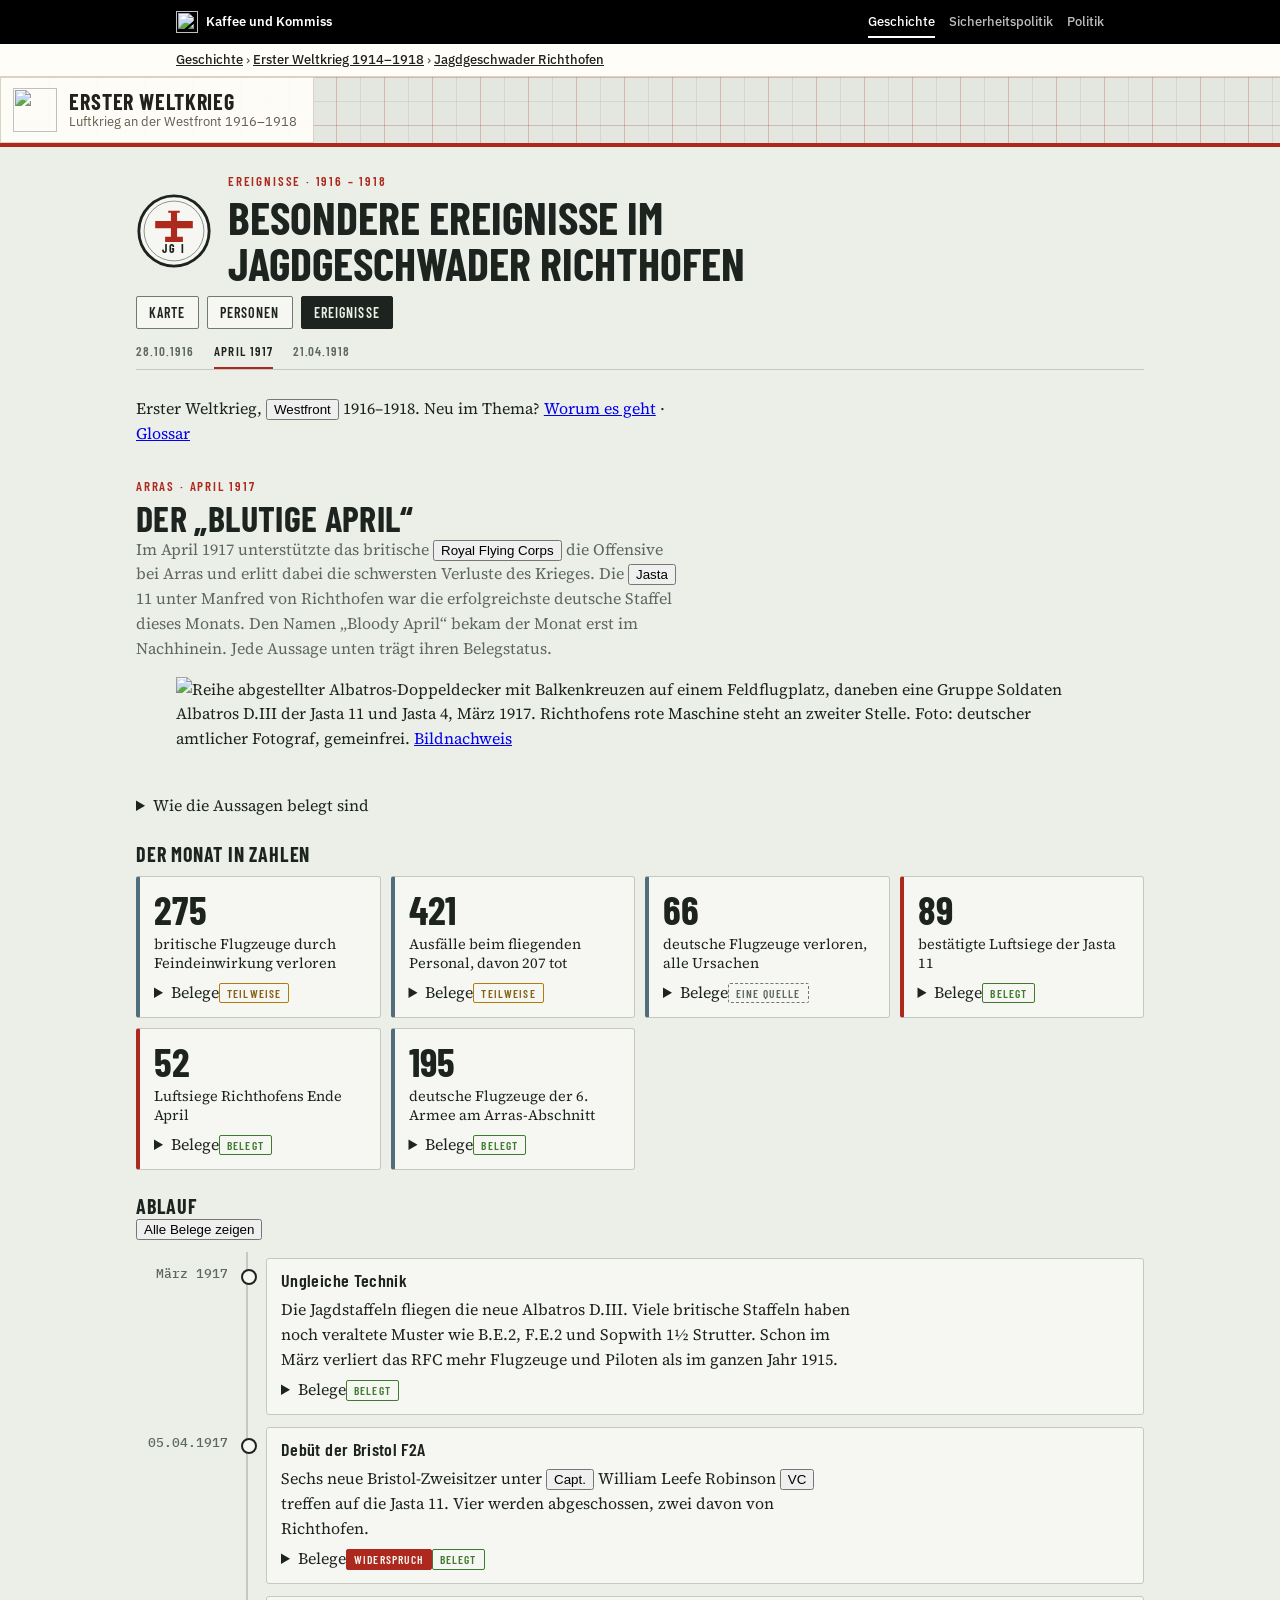
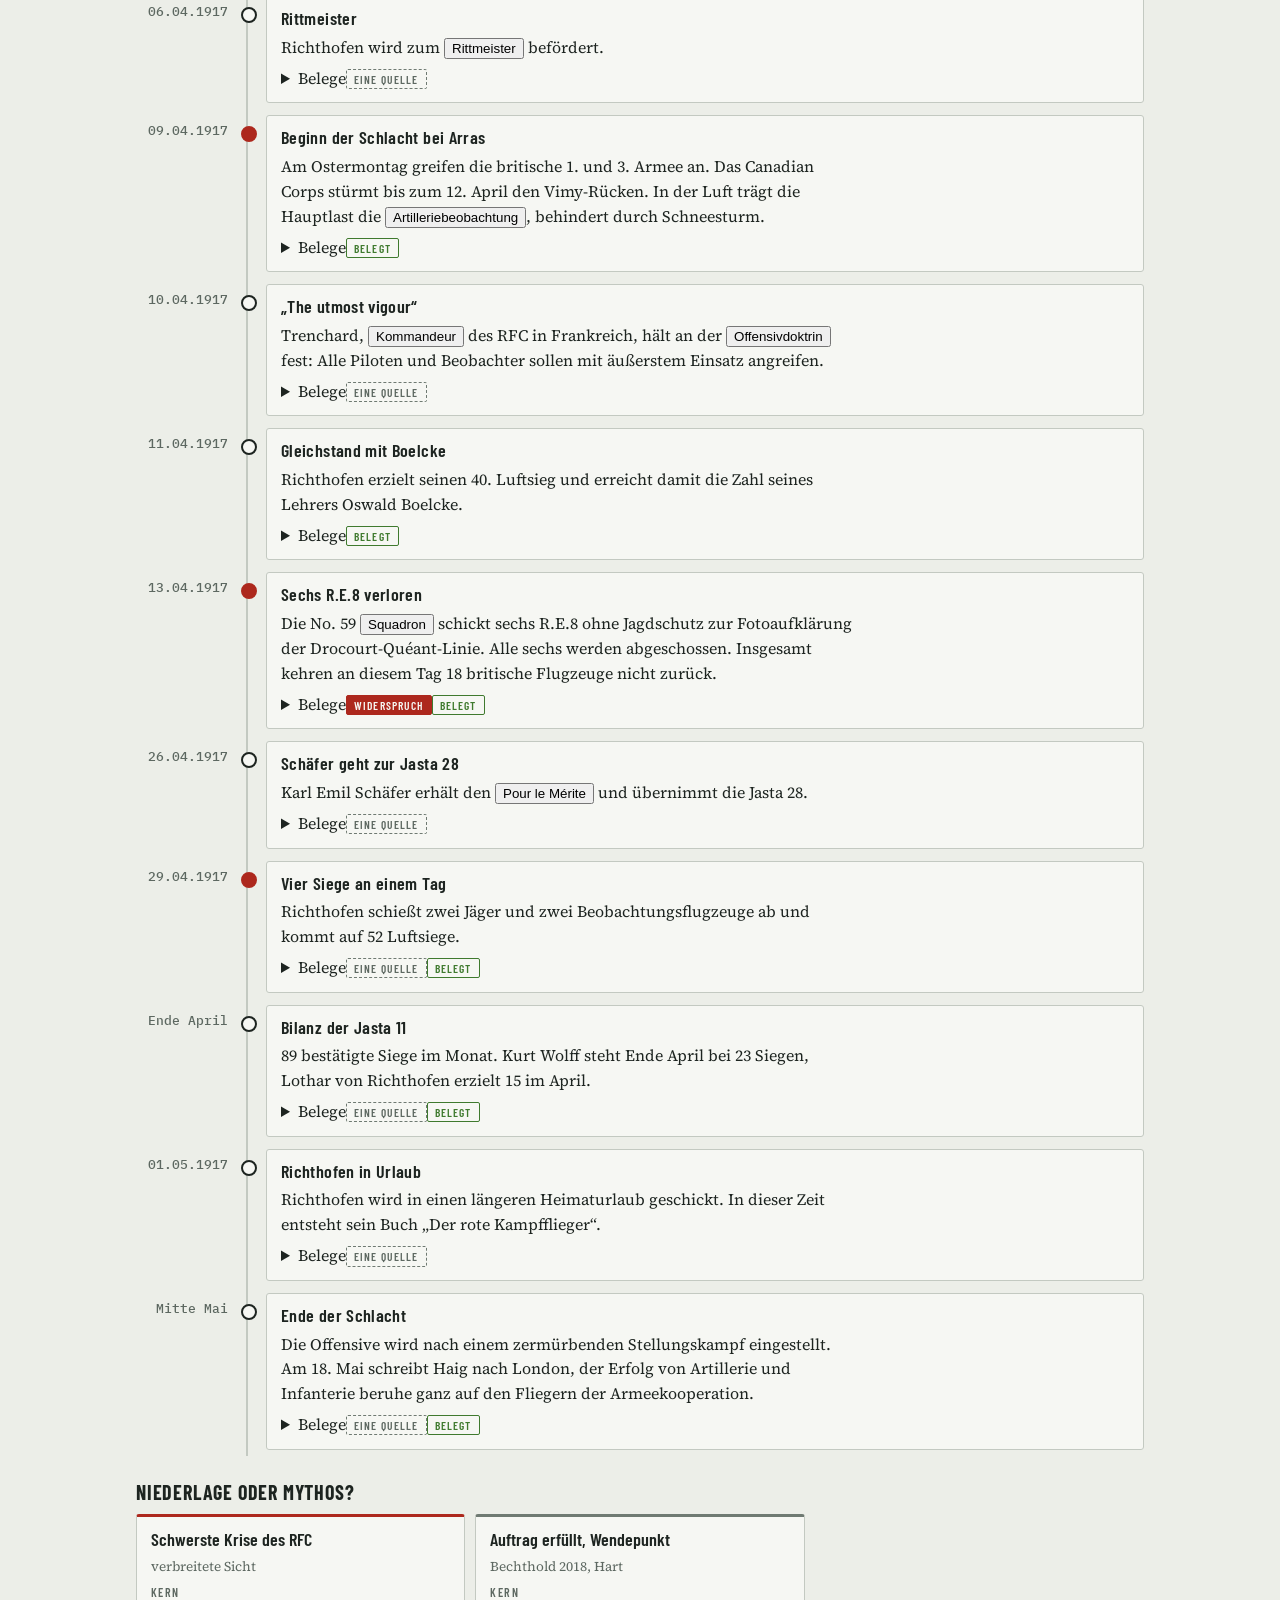
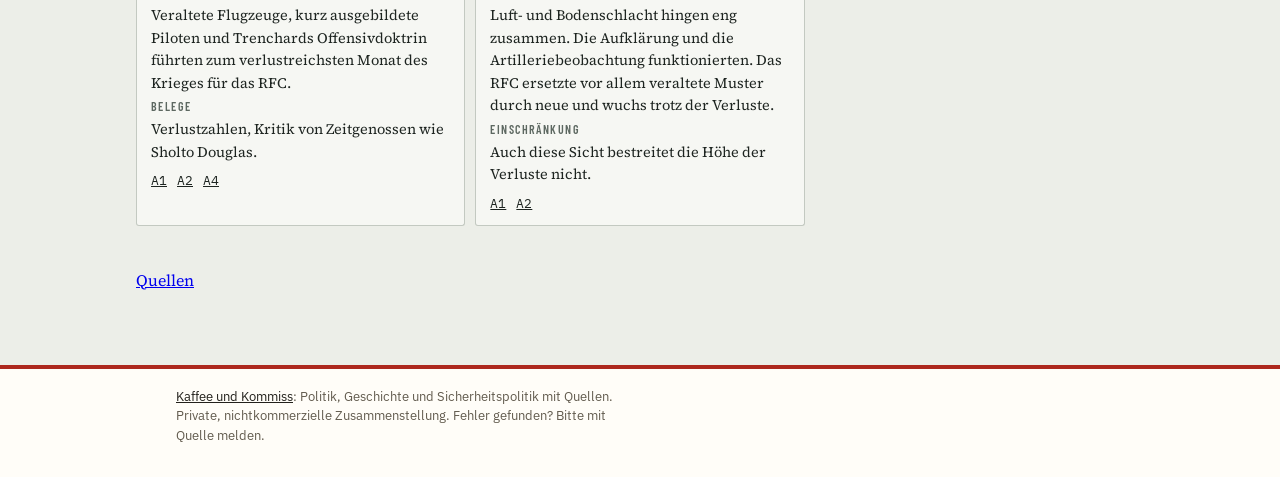
==== april1917.html @ cd53b114 "Schild links oben verlinkt auf Themenübersicht Co-Authored-By: Claude Opus 5.5 <noreply@anthropic.co" ====
<!doctype html>
<html lang="de" class="kk-b-gesch">
<head>
<meta charset="utf-8">
<meta name="viewport" content="width=device-width, initial-scale=1, viewport-fit=cover">
<title>Blutiger April 1917</title>
<meta name="description" content="Der „Blutige April“ 1917 über Arras: Zeitleiste, Verlustzahlen und die Rolle der Jasta 11, mit Belegstatus je Aussage.">
<link rel="canonical" href="https://kaffeeundkommiss.github.io/erster-Weltkrieg/april1917.html">
<meta property="og:type" content="website">
<meta property="og:locale" content="de_DE">
<meta property="og:site_name" content="Erster Weltkrieg">
<meta property="og:title" content="Blutiger April 1917">
<meta property="og:description" content="Der „Blutige April“ 1917 über Arras: Zeitleiste, Verlustzahlen und die Rolle der Jasta 11, mit Belegstatus je Aussage.">
<meta property="og:url" content="https://kaffeeundkommiss.github.io/erster-Weltkrieg/april1917.html">
<!-- Vorschau für Linkvorschauen, erzeugt mit werkzeuge/vorschau.js -->
<meta property="og:image" content="https://kaffeeundkommiss.github.io/erster-Weltkrieg/vorschau/april1917.jpg?v=1d8fa28b">
<meta property="og:image:width" content="1200">
<meta property="og:image:height" content="630">
<meta property="og:image:alt" content="Der „Blutige April“: Erster Weltkrieg">
<meta name="twitter:card" content="summary_large_image">
<meta name="twitter:image" content="https://kaffeeundkommiss.github.io/erster-Weltkrieg/vorschau/april1917.jpg?v=1d8fa28b">
<meta name="theme-color" content="#23211C" media="(prefers-color-scheme: light)">
<meta name="theme-color" content="#12110E" media="(prefers-color-scheme: dark)">
<meta name="apple-mobile-web-app-capable" content="yes">
<meta name="apple-mobile-web-app-title" content="JG Richthofen">
<link rel="icon" href="icons/favicon.svg" type="image/svg+xml">
<link rel="apple-touch-icon" sizes="180x180" href="icons/apple-touch-icon.png">
<link rel="manifest" href="manifest.webmanifest">
<link rel="stylesheet" href="site.css">
<link rel="preconnect" href="https://fonts.googleapis.com">
<link rel="preconnect" href="https://fonts.gstatic.com" crossorigin>
<link rel="stylesheet" href="https://fonts.googleapis.com/css2?family=Barlow+Condensed:wght@500;600;700&family=Source+Serif+4:opsz,wght@8..60,400;8..60,600&family=IBM+Plex+Sans:wght@400;500;600;700&family=IBM+Plex+Mono:wght@400;500;600&display=swap">
<link rel="stylesheet" href="basis.css">
<style>
/* Layout: Kopf wie auf den anderen Seiten, darunter Zahlen, Zeitleiste, Deutungen, Quellen */
:root {
  --paper: #eceee8; --panel: #f6f7f3; --ink: #1d2420; --muted: #5d6861; --rule: #c3c9c1; --border: #6f7a72;
  --j2: #6b6f6c; --j4: #2a5d91; --j6: #3f7a2e; --j10: #b07d0a; --j11: #7a3d8f; --ally: #4f6d7a; --red: #ad281d; --red-soft: rgba(173,40,29,.12);
  --f-display: "Barlow Condensed", "Arial Narrow", system-ui, sans-serif;
  --f-body: "Source Serif 4", Georgia, "Times New Roman", serif;
  --f-mono: "IBM Plex Mono", ui-monospace, Menlo, Consolas, monospace;
  color-scheme: light; padding-top: env(safe-area-inset-top, 0px); padding-bottom: env(safe-area-inset-bottom, 0px);
}
@media (prefers-color-scheme: dark) { :root:not([data-theme="light"]) {
  --paper: #121614; --panel: #181d1a; --ink: #e2e6e1; --muted: #98a39b; --rule: #313a35; --border: #7d8a82;
  --j2: #a4aaa6; --j4: #6fa3e0; --j6: #7dbb5f; --j10: #e0b33c; --j11: #c08ad6; --ally: #8fb3c4; --red: #e4533f; --red-soft: rgba(228,83,63,.16);
  color-scheme: dark } }
:root[data-theme="dark"] {
  --paper: #121614; --panel: #181d1a; --ink: #e2e6e1; --muted: #98a39b; --rule: #313a35; --border: #7d8a82;
  --j2: #a4aaa6; --j4: #6fa3e0; --j6: #7dbb5f; --j10: #e0b33c; --j11: #c08ad6; --ally: #8fb3c4; --red: #e4533f; --red-soft: rgba(228,83,63,.16);
  color-scheme: dark }

* { box-sizing: border-box }
body { margin: 0; background: var(--paper); color: var(--ink); font: 400 16px/1.55 var(--f-body) }
[hidden] { display: none !important }
.wrap { max-width: 1040px; margin: 0 auto; padding-block: 28px 56px;
  padding-left: max(16px, env(safe-area-inset-left, 0px)); padding-right: max(16px, env(safe-area-inset-right, 0px));
  display: grid; grid-template-columns: minmax(0, 1fr); gap: 26px }
.wrap > * { min-width: 0 }
header { display: grid; gap: 10px }
.brand { display: flex; align-items: center; gap: 16px }
.brand-text { display: grid; gap: 6px; min-width: 0 }
.logo { width: 76px; height: 76px; flex: none }
.logo-ring { fill: var(--panel); stroke: var(--ink); stroke-width: 3 }
.logo-inner { fill: none; stroke: var(--ink); stroke-width: 1; opacity: .5 }
.logo-plane { fill: var(--red) }
.logo-text { fill: var(--ink); font: 700 12.5px var(--f-display); letter-spacing: .16em }
.eyebrow { font: 600 13px/1 var(--f-display); letter-spacing: .14em; text-transform: uppercase; color: var(--red) }
h1, .h1 { font: 700 clamp(28px, 5vw, 46px)/1 var(--f-display); margin: 0; text-transform: uppercase; text-wrap: balance }
.lede { margin: 0; max-width: 68ch; color: var(--muted) }
.evhead { display: grid; gap: 6px; margin-top: 8px }
.evhead .evtitle { font: 700 clamp(26px, 4vw, 36px)/1.05 var(--f-display); text-transform: uppercase; letter-spacing: .01em; margin: 0; text-wrap: balance }
nav.pages { display: flex; gap: 8px; flex-wrap: wrap }
nav.pages a { font: 600 14px/1 var(--f-display); letter-spacing: .08em; text-transform: uppercase; color: var(--ink); text-decoration: none;
  border: 1px solid var(--border); border-radius: 2px; padding: 9px 12px 8px; background: var(--panel) }
nav.pages a[aria-current="page"] { background: var(--ink); color: var(--paper); border-color: var(--ink) }
nav.pages a[aria-current="true"] { background: var(--ink); color: var(--paper); border-color: var(--ink) }
nav.sub { display: flex; gap: 20px; border-bottom: 1px solid var(--rule); overflow-x: auto; scrollbar-width: none; margin-top: -2px }
nav.sub::-webkit-scrollbar { display: none }
nav.sub a { font: 600 13px/1 var(--f-display); letter-spacing: .08em; text-transform: uppercase; color: var(--muted); text-decoration: none;
  white-space: nowrap; padding: 8px 0 9px; border-bottom: 3px solid transparent; margin-bottom: -1px }
nav.sub a:hover { color: var(--ink) }
nav.sub a[aria-current="page"] { color: var(--ink); border-bottom-color: var(--red) }
nav.sub a:focus-visible { outline: 2px solid var(--red); outline-offset: 2px }
nav.pages a:focus-visible, button:focus-visible, summary:focus-visible { outline: 2px solid var(--red); outline-offset: 2px }
@media (max-width: 560px) { .logo { width: 56px; height: 56px } .brand { gap: 12px } }

h2 { font: 700 20px/1 var(--f-display); text-transform: uppercase; letter-spacing: .04em; margin: 0 }
.sect { display: grid; gap: 12px }
.hint { font-size: 14px; color: var(--muted); margin: 0 }


/* Zeitleiste */
.status { display: flex; flex-wrap: wrap; gap: 8px 16px; font-size: 14px; color: var(--muted); margin: 0; padding: 0; list-style: none }
.status li { display: inline-flex; align-items: center; gap: 7px }
.b { display: inline-block; font: 600 11.5px/1 var(--f-display); letter-spacing: .1em; text-transform: uppercase; padding: 4px 7px 3px; border-radius: 2px; border: 1px solid; white-space: nowrap }
.b.ok { color: var(--j6); border-color: var(--j6) }
.b.part { color: color-mix(in srgb, var(--j10) 70%, var(--ink)); border-color: var(--j10) }
.b.one { color: var(--muted); border-color: var(--border); border-style: dashed }
.b.wid { color: var(--panel); background: var(--red); border-color: var(--red) }
.day { margin: 6px 0 0; font: 600 14px/1 var(--f-display); letter-spacing: .12em; text-transform: uppercase; color: var(--muted) }
ol.tl { list-style: none; margin: 0; padding: 0; display: grid; gap: 0 }
ol.tl > li { display: grid; grid-template-columns: 92px 14px minmax(0, 1fr); gap: 0 12px }
.t { font: 500 13px/1.3 var(--f-mono); color: var(--muted); padding-top: 14px; text-align: right }
.rail { position: relative }
.rail::before { content: ""; position: absolute; left: 6px; top: 0; bottom: 0; width: 2px; background: var(--rule) }
.rail::after { content: ""; position: absolute; left: 1px; top: 17px; width: 12px; height: 12px; border-radius: 50%; background: var(--panel); border: 2px solid var(--ink) }
ol.tl > li.key .rail::after { background: var(--red); border-color: var(--red) }
.card { background: var(--panel); border: 1px solid var(--rule); border-radius: 3px; padding: 11px 14px 12px; margin: 6px 0; display: grid; gap: 6px }
.card h3 { font: 600 18px/1.15 var(--f-display); margin: 0; letter-spacing: .02em }
.card p { margin: 0 }
.meta { display: flex; flex-wrap: wrap; align-items: center; gap: 6px 10px; font-size: 13.5px; color: var(--muted) }
.meta a, .src a { color: var(--ink); font-family: var(--f-mono); font-size: 12.5px }
.why { font-size: 14px; color: var(--muted); font-style: italic }
@media (max-width: 560px) {
  ol.tl > li { grid-template-columns: 14px minmax(0, 1fr); gap: 0 10px }
  .t { grid-column: 2; text-align: left; padding-top: 10px }
  .rail { grid-row: 1 / span 2; grid-column: 1 }
  .card { grid-column: 2 }
}

/* Thesen */
.theses { display: grid; grid-template-columns: repeat(auto-fill, minmax(260px, 1fr)); gap: 10px }
.th { background: var(--panel); border: 1px solid var(--rule); border-top: 3px solid var(--border); border-radius: 3px; padding: 12px 14px; display: grid; gap: 8px; align-content: start }
.th.lead { border-top-color: var(--red) }
.th h3 { font: 600 18px/1.15 var(--f-display); margin: 0 }
.th .who2 { font-size: 13.5px; color: var(--muted); margin: 0 }
.th dl { margin: 0; display: grid; gap: 6px; font-size: 14.5px }
.th dt { font: 600 12px/1 var(--f-display); letter-spacing: .12em; text-transform: uppercase; color: var(--muted) }
.th dd { margin: 0 }

/* Widersprüche, Quellen */
.tbl { width: 100%; border-collapse: collapse; font-size: 14.5px }
.tbl th, .tbl td { text-align: left; vertical-align: top; padding: 8px 10px; border-bottom: 1px solid var(--rule) }
.tbl th { font: 600 12.5px/1.2 var(--f-display); letter-spacing: .1em; text-transform: uppercase; color: var(--muted) }
.tblwrap { overflow-x: auto; -webkit-overflow-scrolling: touch }
ol.srcs { margin: 0; padding: 0; list-style: none; display: grid; gap: 8px; font-size: 14.5px }
ol.srcs li { display: grid; grid-template-columns: 40px minmax(0, 1fr); gap: 10px }
ol.srcs .id { font: 500 13px/1.5 var(--f-mono); color: var(--red) }
ol.srcs .dep { color: var(--muted); font-size: 13.5px }
ol.srcs a { color: var(--ink); overflow-wrap: anywhere }
ol.srcs li:target { background: var(--red-soft); outline: 6px solid var(--red-soft) }
.note { font-size: 13.5px; color: var(--muted); font-style: italic; margin: 0 }
.hint a, .note a, .why a, .th dd a, .meta span a { color: var(--ink) }

/* Zahlen */
.stats { display: grid; grid-template-columns: repeat(auto-fill, minmax(220px, 1fr)); gap: 10px }
.stat { background: var(--panel); border: 1px solid var(--rule); border-left: 4px solid var(--ally); border-radius: 3px; padding: 12px 14px; display: grid; gap: 6px; align-content: start }
.stat.red { border-left-color: var(--red) }
.stat .num { font: 700 40px/1 var(--f-display); letter-spacing: .01em }
.stat .lbl { font-size: 14.5px; line-height: 1.35 }
.stat .why { font-size: 13.5px }
</style>
<link rel="stylesheet" href="bereich.css">
</head>
<body>
<div class="kk-leiste"><div class="kk-in">
  <a class="kk-haus" href="https://kaffeeundkommiss.github.io/"><img src="kk-tasse.svg" alt="" width="22" height="22"><span>Kaffee und Kommiss</span></a>
  <nav class="kk-bereiche" aria-label="Bereiche"><a href="https://kaffeeundkommiss.github.io/geschichte/" aria-current="true">Geschichte</a><a href="https://kaffeeundkommiss.github.io/sicherheitspolitik/"><span class="kk-lang">Sicherheitspolitik</span><span class="kk-kurz">Sicherheit</span></a><a href="https://kaffeeundkommiss.github.io/politik/">Politik</a></nav>
</div></div>
<nav class="kk-pfad" aria-label="Pfad"><div class="kk-in"><a href="https://kaffeeundkommiss.github.io/geschichte/">Geschichte</a> › <a href="https://kaffeeundkommiss.github.io/geschichte/erster-weltkrieg/">Erster Weltkrieg 1914–1918</a> › <a href="./">Jagdgeschwader Richthofen</a></div></nav>
<div class="kk-kopf"><div class="kk-in">
  <a class="kk-schild" href="https://kaffeeundkommiss.github.io/geschichte/erster-weltkrieg/"><img src="icons/favicon.svg" alt="" width="44" height="44"><span><span class="kk-name" style="display:block">Erster Weltkrieg</span><span class="kk-unter" style="display:block">Luftkrieg an der Westfront 1916–1918</span></span></a>
</div></div>
<main class="wrap" id="inhalt">
  <header>
    <div class="brand">
      <svg class="logo" viewBox="-40 -40 80 80" role="img" aria-label="Logo: Flugzeugsilhouette im Abzeichen des Jagdgeschwaders I">
        <circle r="37" class="logo-ring"/><circle r="31.5" class="logo-inner"/>
        <g transform="translate(0,-4) scale(1.8)"><path class="logo-plane" d="M-11,-3.6 h22 v4.2 h-22 z M-1.8,-8.5 h3.6 v16.5 h-3.6 z M-5.2,5.6 h10.4 v3 h-10.4 z M-3.4,-9.6 h6.8 v1.2 h-6.8 z"/></g>
        <text y="23.5" text-anchor="middle" class="logo-text">JG I</text>
      </svg>
      <div class="brand-text">
        <div class="eyebrow">Ereignisse · 1916 – 1918</div>
        <p class="h1">Besondere Ereignisse im Jagdgeschwader Richthofen</p>
      </div>
    </div>
    <nav class="pages" aria-label="Seiten">
      <a href="index.html">Karte</a>
      <a href="personen.html">Personen</a>
      <a href="boelcke1916.html" aria-current="true">Ereignisse</a>
    </nav>
    <nav class="sub" aria-label="Ereignisse">
      <a href="boelcke1916.html" title="Boelckes Tod">28.10.1916</a>
      <a href="april1917.html" title="Der „Blutige April“" aria-current="page">April 1917</a>
      <a href="tod.html" title="Der letzte Flug">21.04.1918</a>
    </nav>
    <div class="evintro">
      <div class="evtext">
        <div class="evhead">
          <div class="eyebrow">Arras · April 1917</div>
          <h1 class="evtitle">Der „Blutige April“</h1>
        </div>
        <p class="lede">Im April 1917 unterstützte das britische Royal Flying Corps die Offensive bei Arras und erlitt dabei die schwersten Verluste des Krieges. Die Jasta 11 unter Manfred von Richthofen war die erfolgreichste deutsche Staffel dieses Monats. Den Namen „Bloody April“ bekam der Monat erst im Nachhinein. Jede Aussage unten trägt ihren Belegstatus.</p>
      </div>
      <figure class="evfoto">
        <img src="bilder/jasta11-albatros-1917.jpg" width="475" height="600" alt="Reihe abgestellter Albatros-Doppeldecker mit Balkenkreuzen auf einem Feldflugplatz, daneben eine Gruppe Soldaten" decoding="async">
        <figcaption>Albatros D.III der Jasta 11 und Jasta 4, März 1917. Richthofens rote Maschine steht an zweiter Stelle. Foto: deutscher amtlicher Fotograf, gemeinfrei. <a href="quellen-april1917.html#f1">Bildnachweis</a></figcaption>
      </figure>
    </div>
  </header>

  <section class="sect" aria-labelledby="stH">
    <h2 id="stH">Belegstatus</h2>
    <ul class="status">
      <li><span class="b ok">belegt</span>zwei unabhängige Quellen</li>
      <li><span class="b part">teilweise</span>zwei Quellen, aber voneinander abhängig</li>
      <li><span class="b one">eine Quelle</span>nicht ausreichend belegt</li>
      <li><span class="b wid">Widerspruch</span>Quellen widersprechen sich</li>
    </ul>
    <p class="note">Luftsiege sind Zahlen der jeweiligen Seite und nicht mit den Verlustlisten der Gegenseite abgeglichen.</p>
  </section>

  <section class="sect" aria-labelledby="zH">
    <h2 id="zH">Der Monat in Zahlen</h2>
    <div class="stats">
      <div class="stat"><div class="num">275</div><div class="lbl">britische Flugzeuge durch Feindeinwirkung verloren</div><div class="meta"><span class="b part">teilweise</span><a href="quellen-april1917.html#a1">A1</a><a href="quellen-april1917.html#a2">A2</a></div><p class="why">Andere Fassung: 245 Flugzeuge (<a href="quellen-april1917.html#a13">A13</a>, eine Quelle).</p></div>
      <div class="stat"><div class="num">421</div><div class="lbl">Ausfälle beim fliegenden Personal, davon 207 tot</div><div class="meta"><span class="b part">teilweise</span><a href="quellen-april1917.html#a1">A1</a><a href="quellen-april1917.html#a2">A2</a><a href="quellen-april1917.html#a4">A4</a></div><p class="why">A1 stützt sich auf Hart (A2).</p></div>
      <div class="stat"><div class="num">66</div><div class="lbl">deutsche Flugzeuge verloren, alle Ursachen</div><div class="meta"><span class="b one">eine Quelle</span><a href="quellen-april1917.html#a13">A13</a></div><p class="why">Keine unabhängige Zweitquelle gefunden.</p></div>
      <div class="stat red"><div class="num">89</div><div class="lbl">bestätigte Luftsiege der Jasta 11</div><div class="meta"><span class="b ok">belegt</span><a href="quellen-april1917.html#a5">A5</a><a href="quellen-april1917.html#a6">A6</a></div></div>
      <div class="stat red"><div class="num">52</div><div class="lbl">Luftsiege Richthofens Ende April</div><div class="meta"><span class="b ok">belegt</span><a href="quellen-april1917.html#a7">A7</a><a href="quellen-april1917.html#a2">A2</a><a href="quellen-april1917.html#a5">A5</a></div><p class="why">Davon im April 21, die Siege Nr. 32 bis 52 vom 2. bis 29. April (<a href="quellen-april1917.html#a2">A2</a>, Siegliste <a href="quellen-april1917.html#a14">A14</a>). Die Angabe 22 (<a href="quellen-april1917.html#a12">A12</a>) stammt aus einer Quelle mit nachweislichen Fehlern.</p></div>
      <div class="stat"><div class="num">195</div><div class="lbl">deutsche Flugzeuge der 6. Armee am Arras-Abschnitt</div><div class="meta"><span class="b ok">belegt</span><a href="quellen-april1917.html#a1">A1</a><a href="quellen-april1917.html#a4">A4</a></div><p class="why">Britisch gegenüber: 465 Flugzeuge Gesamtstärke (<a href="quellen-april1917.html#a1">A1</a>), davon wohl rund 365 einsatzbereit (<a href="quellen-april1917.html#a4">A4</a>, <a href="quellen-april1917.html#a5">A5</a>). Beide Zahlen nebeneinander („365 serviceable aeroplanes out of a strength of 465“) nennt nur <a href="quellen-april1917.html#a17">A17</a>, dessen Verfasser und Vorlage unklar sind. Die Auflösung des Widerspruchs ist deshalb nicht ausreichend belegt.</p></div>
    </div>
  </section>

  <section class="sect" aria-labelledby="tlH">
    <h2 id="tlH">Ablauf</h2>
    <ol class="tl">
      <li>
        <div class="t">März 1917</div><div class="rail"></div>
        <div class="card">
          <h3>Ungleiche Technik</h3>
          <p>Die Jagdstaffeln fliegen die neue Albatros D.III. Viele britische Staffeln haben noch veraltete Muster wie B.E.2, F.E.2 und Sopwith 1½ Strutter. Schon im März verliert das RFC mehr Flugzeuge und Piloten als im ganzen Jahr 1915.</p>
          <div class="meta"><span class="b ok">belegt</span><a href="quellen-april1917.html#a1">A1</a><a href="quellen-april1917.html#a2">A2</a></div>
          <p class="why">Den Vergleich mit 1915 nennt nur A1, gestützt auf Hart.</p>
        </div>
      </li>
      <li>
        <div class="t">05.04.1917</div><div class="rail"></div>
        <div class="card">
          <h3>Debüt der Bristol F2A</h3>
          <p>Sechs neue Bristol-Zweisitzer unter Capt. William Leefe Robinson VC treffen auf die Jasta 11. Vier werden abgeschossen, zwei davon von Richthofen.</p>
          <div class="meta"><span class="b ok">belegt</span><a href="quellen-april1917.html#a4">A4</a><a href="quellen-april1917.html#a2">A2</a><a href="quellen-april1917.html#a5">A5</a></div>
          <div class="meta"><span class="b wid">Widerspruch</span>Ort: bei Douai (<a href="quellen-april1917.html#a4">A4</a>) oder über Lille (<a href="quellen-april1917.html#a2">A2</a>)</div>
        </div>
      </li>
      <li>
        <div class="t">06.04.1917</div><div class="rail"></div>
        <div class="card">
          <h3>Rittmeister</h3>
          <p>Richthofen wird zum Rittmeister befördert.</p>
          <div class="meta"><span class="b one">eine Quelle</span><a href="quellen-april1917.html#a5">A5</a></div>
        </div>
      </li>
      <li class="key">
        <div class="t">09.04.1917</div><div class="rail"></div>
        <div class="card">
          <h3>Beginn der Schlacht bei Arras</h3>
          <p>Am Ostermontag greifen die britische 1. und 3. Armee an. Das Canadian Corps stürmt bis zum 12. April den Vimy-Rücken. In der Luft trägt die Hauptlast die Artilleriebeobachtung, behindert durch Schneesturm.</p>
          <div class="meta"><span class="b ok">belegt</span><a href="quellen-april1917.html#a8">A8</a><a href="quellen-april1917.html#a9">A9</a><a href="quellen-april1917.html#a10">A10</a><a href="quellen-april1917.html#a11">A11</a><a href="quellen-april1917.html#a1">A1</a></div>
        </div>
      </li>
      <li>
        <div class="t">10.04.1917</div><div class="rail"></div>
        <div class="card">
          <h3>„The utmost vigour“</h3>
          <p>Trenchard, Kommandeur des RFC in Frankreich, hält an der Offensivdoktrin fest: Alle Piloten und Beobachter sollen mit äußerstem Einsatz angreifen.</p>
          <div class="meta"><span class="b one">eine Quelle</span><a href="quellen-april1917.html#a1">A1</a></div>
          <p class="why">A1 zitiert die Originalakte (The National Archives, AIR 1/1008/204/5/1283).</p>
        </div>
      </li>
      <li>
        <div class="t">11.04.1917</div><div class="rail"></div>
        <div class="card">
          <h3>Gleichstand mit Boelcke</h3>
          <p>Richthofen erzielt seinen 40. Luftsieg und erreicht damit die Zahl seines Lehrers Oswald Boelcke.</p>
          <div class="meta"><span class="b ok">belegt</span><a href="quellen-april1917.html#a5">A5</a><a href="quellen-april1917.html#a6">A6</a></div>
          <p class="why">Das Datum nennt nur A5.</p>
        </div>
      </li>
      <li class="key">
        <div class="t">13.04.1917</div><div class="rail"></div>
        <div class="card">
          <h3>Sechs R.E.8 verloren</h3>
          <p>Die No. 59 Squadron schickt sechs R.E.8 ohne Jagdschutz zur Fotoaufklärung der Drocourt-Quéant-Linie. Alle sechs werden abgeschossen. Insgesamt kehren an diesem Tag 18 britische Flugzeuge nicht zurück.</p>
          <div class="meta"><span class="b ok">belegt</span><a href="quellen-april1917.html#a1">A1</a><a href="quellen-april1917.html#a3">A3</a><a href="quellen-april1917.html#a5">A5</a></div>
          <div class="meta"><span class="b wid">Widerspruch</span>Alle durch die Jasta 11 (<a href="quellen-april1917.html#a1">A1</a>) oder einer durch Hans Klein von der Jasta 4 (<a href="quellen-april1917.html#a5">A5</a>, Bildunterschrift in <a href="quellen-april1917.html#a3">A3</a>)</div>
          <p class="why">Die Zahl 18 nennt nur A1.</p>
        </div>
      </li>
      <li>
        <div class="t">26.04.1917</div><div class="rail"></div>
        <div class="card">
          <h3>Schäfer geht zur Jasta 28</h3>
          <p>Karl Emil Schäfer erhält den Pour le Mérite und übernimmt die Jasta 28.</p>
          <div class="meta"><span class="b one">eine Quelle</span><a href="quellen-april1917.html#a5">A5</a></div>
        </div>
      </li>
      <li class="key">
        <div class="t">29.04.1917</div><div class="rail"></div>
        <div class="card">
          <h3>Vier Siege an einem Tag</h3>
          <p>Richthofen schießt zwei Jäger und zwei Beobachtungsflugzeuge ab und kommt auf 52 Luftsiege.</p>
          <div class="meta"><span class="b one">eine Quelle</span>Tag und vier Siege: <a href="quellen-april1917.html#a5">A5</a></div>
          <div class="meta"><span class="b ok">belegt</span>52 Siege Ende April: <a href="quellen-april1917.html#a7">A7</a><a href="quellen-april1917.html#a2">A2</a></div>
        </div>
      </li>
      <li>
        <div class="t">Ende April</div><div class="rail"></div>
        <div class="card">
          <h3>Bilanz der Jasta 11</h3>
          <p>89 bestätigte Siege im Monat. Kurt Wolff steht Ende April bei 23 Siegen, Lothar von Richthofen erzielt 15 im April.</p>
          <div class="meta"><span class="b ok">belegt</span>89 Siege: <a href="quellen-april1917.html#a5">A5</a><a href="quellen-april1917.html#a6">A6</a>; Lothar 15: <a href="quellen-april1917.html#a2">A2</a><a href="quellen-april1917.html#a5">A5</a></div>
          <div class="meta"><span class="b one">eine Quelle</span>Wolff 23: <a href="quellen-april1917.html#a5">A5</a></div>
        </div>
      </li>
      <li>
        <div class="t">01.05.1917</div><div class="rail"></div>
        <div class="card">
          <h3>Richthofen in Urlaub</h3>
          <p>Richthofen wird in einen längeren Heimaturlaub geschickt. In dieser Zeit entsteht sein Buch „Der rote Kampfflieger“.</p>
          <div class="meta"><span class="b one">eine Quelle</span><a href="quellen-april1917.html#a5">A5</a></div>
        </div>
      </li>
      <li>
        <div class="t">Mitte Mai</div><div class="rail"></div>
        <div class="card">
          <h3>Ende der Schlacht</h3>
          <p>Die Offensive wird nach einem zermürbenden Stellungskampf eingestellt. Am 18. Mai schreibt Haig nach London, der Erfolg von Artillerie und Infanterie beruhe ganz auf den Fliegern der Armeekooperation.</p>
          <div class="meta"><span class="b ok">belegt</span>Ende 16.05.1917 (<a href="quellen-april1917.html#a8">A8</a>, <a href="quellen-april1917.html#a15">A15</a>). Britannica nennt den 17.05. (<a href="quellen-april1917.html#a9">A9</a>), das Ende der Flankenschlacht bei Bullecourt (3.–17.05., <a href="quellen-april1917.html#a16">A16</a>). Dass Britannica Bullecourt mitzählt, ist eine Vermutung.</div>
          <div class="meta"><span class="b one">eine Quelle</span>Haig-Zitat: <a href="quellen-april1917.html#a1">A1</a></div>
        </div>
      </li>
    </ol>
  </section>

  <section class="sect" aria-labelledby="dH">
    <h2 id="dH">Niederlage oder Mythos?</h2>
    <div class="theses">
      <article class="th lead">
        <h3>Schwerste Krise des RFC</h3>
        <p class="who2">verbreitete Sicht</p>
        <dl>
          <dt>Kern</dt><dd>Veraltete Flugzeuge, kurz ausgebildete Piloten und Trenchards Offensivdoktrin führten zum verlustreichsten Monat des Krieges für das RFC.</dd>
          <dt>Belege</dt><dd>Verlustzahlen, Kritik von Zeitgenossen wie Sholto Douglas.</dd>
        </dl>
        <div class="meta"><a href="quellen-april1917.html#a1">A1</a><a href="quellen-april1917.html#a2">A2</a><a href="quellen-april1917.html#a4">A4</a></div>
      </article>
      <article class="th">
        <h3>Auftrag erfüllt, Wendepunkt</h3>
        <p class="who2">Bechthold 2018, Hart</p>
        <dl>
          <dt>Kern</dt><dd>Luft- und Bodenschlacht hingen eng zusammen. Die Aufklärung und die Artilleriebeobachtung funktionierten. Das RFC ersetzte vor allem veraltete Muster durch neue und wuchs trotz der Verluste.</dd>
          <dt>Einschränkung</dt><dd>Auch diese Sicht bestreitet die Höhe der Verluste nicht.</dd>
        </dl>
        <div class="meta"><a href="quellen-april1917.html#a1">A1</a><a href="quellen-april1917.html#a2">A2</a></div>
      </article>
    </div>
  </section>

  <p class="qnav"><a class="qbtn" href="quellen-april1917.html">Quellen</a></p>
</main>
<script src="site.js" defer></script>
<footer class="kk-fuss"><div class="kk-in">
  <p><a href="https://kaffeeundkommiss.github.io/">Kaffee und Kommiss</a>: Politik, Geschichte und Sicherheitspolitik mit Quellen. Private, nichtkommerzielle Zusammenstellung. Fehler gefunden? Bitte mit Quelle melden.</p>
</div></footer>
</body>
</html>
---- basis.css ----
/* Kaffee und Kommiss: gemeinsames Grundsystem aller Bereiche (Variante B, 08.11.2026).
   Original im Repo kaffeeundkommiss/kaffeeundkommiss.github.io, Kopien in den Bereichs-Repos bitte gleich halten.
   Jeder Bereich setzt nur --kk-akzent, --kk-akzent-hell, --kk-kopf, --kk-muster und --kk-markierung. */
:root{
  --kk-grund:#F3F0E8; --kk-papier:#FFFDF8; --kk-tinte:#23211C; --kk-grau:#625B4E; --kk-linie:#DAD2C2;
  --kk-schild:rgba(255,253,248,.95); --kk-dimm:transparent;
  --kk-leiste:#000000; --kk-leiste-ink:#FFFFFF; --kk-leiste-mute:#BDBDBD;
  --kk-titel:"Barlow Condensed","Arial Narrow",system-ui,sans-serif;
  --kk-text:"IBM Plex Sans",system-ui,-apple-system,"Segoe UI",sans-serif;
  --kk-mono:"IBM Plex Mono",ui-monospace,"SF Mono",Menlo,monospace;
  --kk-max:960px;
  --kk-akzent:#2C281F; --kk-akzent-hell:#EEE6D6; --kk-kopf:#E9E2D3; --kk-muster:none; --kk-markierung:#CBB18C;
}
@media (prefers-color-scheme: dark){
  :root:not([data-theme="light"]){
    --kk-grund:#1D1B16; --kk-papier:#26231C; --kk-tinte:#ECE5D6; --kk-grau:#B3A891; --kk-linie:#3B362B;
    --kk-schild:rgba(38,35,28,.95); --kk-dimm:rgba(20,18,14,.5); --kk-leiste:#000000;
    --kk-akzent:#CBB18C; --kk-akzent-hell:#3A3427; --kk-kopf:#2E2A22;
  }
}
:root[data-theme="dark"]{
  --kk-grund:#1D1B16; --kk-papier:#26231C; --kk-tinte:#ECE5D6; --kk-grau:#B3A891; --kk-linie:#3B362B;
  --kk-schild:rgba(38,35,28,.95); --kk-dimm:rgba(20,18,14,.5); --kk-leiste:#000000;
  --kk-akzent:#CBB18C; --kk-akzent-hell:#3A3427; --kk-kopf:#2E2A22;
}

/* Leiste ganz oben: Rückweg zur Startseite und Wechsel zwischen den Bereichen.
   Seit 10.11.2026 auf allen Seiten fest Schwarz-Weiß (schwarze Tasse auf Weiß), unabhängig von Bereich und Modus. */
.kk-leiste{background:#000;color:#fff;font:500 13px/1.2 var(--kk-text)}
.kk-leiste .kk-in{max-width:var(--kk-max);margin:0 auto;padding:6px max(16px,env(safe-area-inset-right,0px)) 6px max(16px,env(safe-area-inset-left,0px));
  display:flex;align-items:center;justify-content:space-between;gap:12px}
.kk-haus{display:inline-flex;align-items:center;gap:8px;color:inherit;text-decoration:none;font-weight:600;white-space:nowrap;min-height:32px}
.kk-haus img{width:22px;height:22px;flex:none}
.kk-bereiche{display:flex;gap:14px}
.kk-bereiche a{color:#BDBDBD;text-decoration:none;white-space:nowrap;padding:8px 0 6px;border-bottom:2px solid transparent}
.kk-bereiche a:hover{color:#fff}
.kk-bereiche a[aria-current]{color:#fff;border-bottom-color:#fff}
.kk-leiste a:focus-visible{outline:2px solid #fff;outline-offset:2px}
.kk-kurz{display:none}
@media (max-width:520px){ .kk-lang{display:none} .kk-kurz{display:inline} .kk-bereiche{gap:12px} }
@media (max-width:360px){ .kk-haus span{display:none} }

/* Kopfband mit Bereichsmuster und Schild */
.kk-kopf{background:linear-gradient(var(--kk-dimm),var(--kk-dimm)),var(--kk-muster),var(--kk-kopf);border-bottom:4px solid var(--kk-akzent)}
.kk-schild{display:inline-flex;align-items:center;gap:12px;background:var(--kk-schild);padding:10px 16px 10px 12px;border:1px solid var(--kk-linie);color:var(--kk-tinte);text-decoration:none}
.kk-name{font:700 22px/1.05 var(--kk-titel);text-transform:uppercase;letter-spacing:.04em}
.kk-unter{font:400 13px/1.35 var(--kk-text);color:var(--kk-grau)}

/* Fuß */
.kk-fuss{border-top:4px solid var(--kk-akzent);background:var(--kk-papier);color:var(--kk-grau);font:400 13px/1.5 var(--kk-text)}
.kk-fuss .kk-in{max-width:var(--kk-max);margin:0 auto;padding:14px 16px 28px}
.kk-fuss p{margin:4px 0}
.kk-fuss a{color:var(--kk-tinte)}

/* Bereiche: Akzentfarbe, Kopfmuster, Markierung in der Leiste. Klasse am <html>-Element. */
.kk-b-gesch{--kk-akzent:#AD281D;--kk-akzent-hell:#F3DEDA;--kk-kopf:#E4E6E0;--kk-markierung:#E4533F;--kk-muster:url("data:image/svg+xml,%3Csvg xmlns='http://www.w3.org/2000/svg' width='48' height='48'%3E%3Cpath d='M0 .5H48M.5 0V48' stroke='%23AD281D' stroke-opacity='.25'/%3E%3Cpath d='M0 24.5H48M24.5 0V48' stroke='%23787060' stroke-opacity='.14'/%3E%3C/svg%3E")}
.kk-b-sipo{--kk-akzent:#4C5233;--kk-akzent-hell:#E4E5D6;--kk-kopf:#CBB18C;--kk-markierung:#A4AE7A;--kk-muster:url("tarn.svg")}
.kk-b-poli{--kk-akzent:#1E4FD8;--kk-akzent-hell:#E3EAFB;--kk-kopf:#ECEEF3;--kk-markierung:#7C9BF0;--kk-muster:url("data:image/svg+xml,%3Csvg xmlns='http://www.w3.org/2000/svg' width='120' height='40'%3E%3Crect y='6' width='78' height='6' fill='%231E4FD8' fill-opacity='.24'/%3E%3Crect y='22' width='54' height='6' fill='%23787060' fill-opacity='.2'/%3E%3Cpath d='M66.5 0V40' stroke='%23C8322B' stroke-opacity='.5' stroke-dasharray='3 3'/%3E%3C/svg%3E")}
@media (prefers-color-scheme: dark){
  :root.kk-b-gesch:not([data-theme="light"]),:root:not([data-theme="light"]) .kk-b-gesch{--kk-akzent:#E4533F;--kk-akzent-hell:#3D2420;--kk-kopf:#24221D;--kk-markierung:#E4533F}
  :root.kk-b-sipo:not([data-theme="light"]),:root:not([data-theme="light"]) .kk-b-sipo{--kk-akzent:#A4AE7A;--kk-akzent-hell:#2F3324;--kk-kopf:#CBB18C;--kk-markierung:#A4AE7A}
  :root.kk-b-poli:not([data-theme="light"]),:root:not([data-theme="light"]) .kk-b-poli{--kk-akzent:#7C9BF0;--kk-akzent-hell:#1F2740;--kk-kopf:#22242A;--kk-markierung:#7C9BF0}
}
:root[data-theme="dark"].kk-b-gesch,:root[data-theme="dark"] .kk-b-gesch{--kk-akzent:#E4533F;--kk-akzent-hell:#3D2420;--kk-kopf:#24221D;--kk-markierung:#E4533F}
:root[data-theme="dark"].kk-b-sipo,:root[data-theme="dark"] .kk-b-sipo{--kk-akzent:#A4AE7A;--kk-akzent-hell:#2F3324;--kk-kopf:#CBB18C;--kk-markierung:#A4AE7A}
:root[data-theme="dark"].kk-b-poli,:root[data-theme="dark"] .kk-b-poli{--kk-akzent:#7C9BF0;--kk-akzent-hell:#1F2740;--kk-kopf:#22242A;--kk-markierung:#7C9BF0}

/* Lesefluss: Zeilenlänge für Fließtext begrenzen. 36em ergibt etwa 70–75 Zeichen je Zeile (Startwert).
   :where() hat keine Spezifität, seiteneigene max-width-Regeln gehen daher immer vor. */
:where(p,dd){max-width:36em}
:where(.srcs,.srclist)>li{max-width:40em}
/* Kurze Übergänge für Links und Schaltflächen, abgeschaltet bei „Bewegung reduzieren“ */
:where(a,button,summary){transition:color .15s ease,background-color .15s ease,border-color .15s ease,text-decoration-color .15s ease,opacity .15s ease}
@media (prefers-reduced-motion:reduce){:where(a,button,summary){transition:none}}

/* Pfad zur Themenübersicht unter der Leiste */
.kk-pfad{background:var(--kk-papier);border-bottom:1px solid var(--kk-linie);font:500 13px/1.4 var(--kk-text);color:var(--kk-grau)}
.kk-pfad .kk-in{max-width:var(--kk-max);margin:0 auto;padding:7px max(16px,env(safe-area-inset-right,0px)) 7px max(16px,env(safe-area-inset-left,0px))}
.kk-pfad a{color:var(--kk-tinte)}
.kk-pfad [aria-current]{color:var(--kk-grau)}
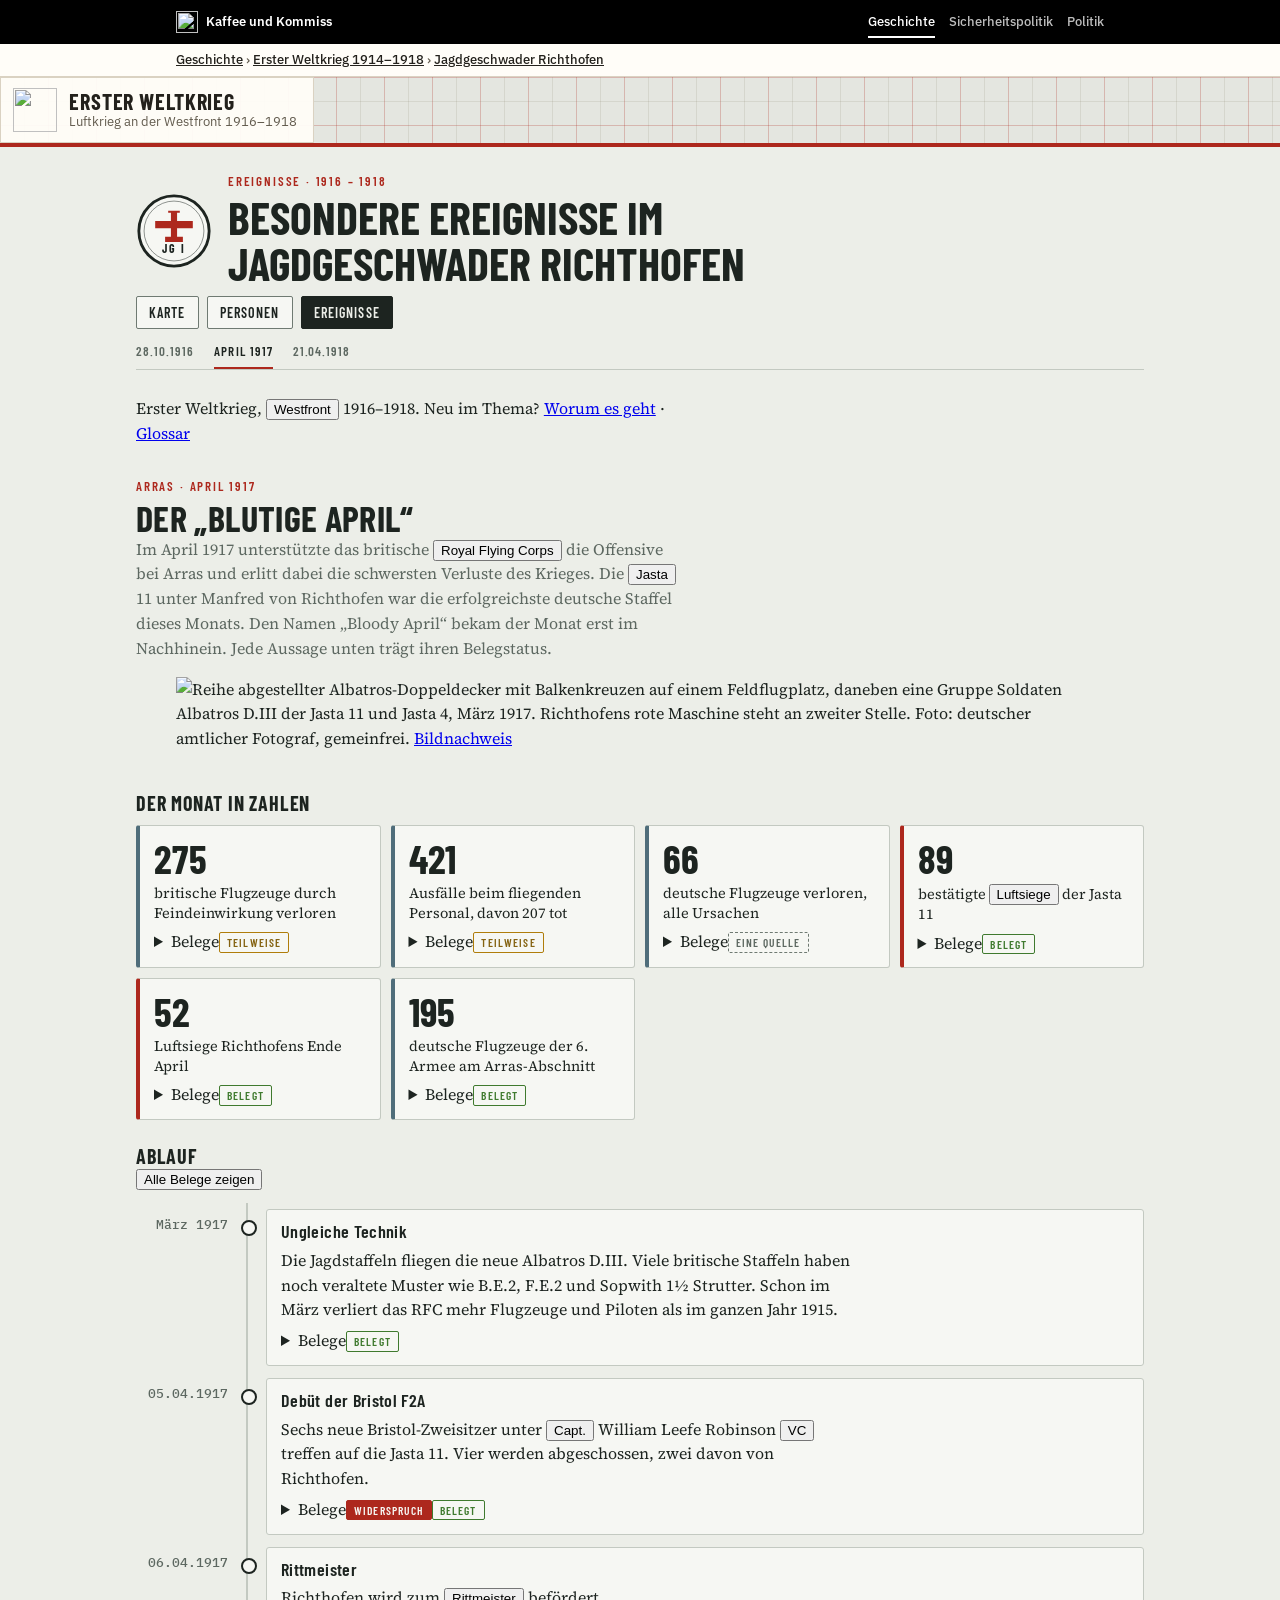
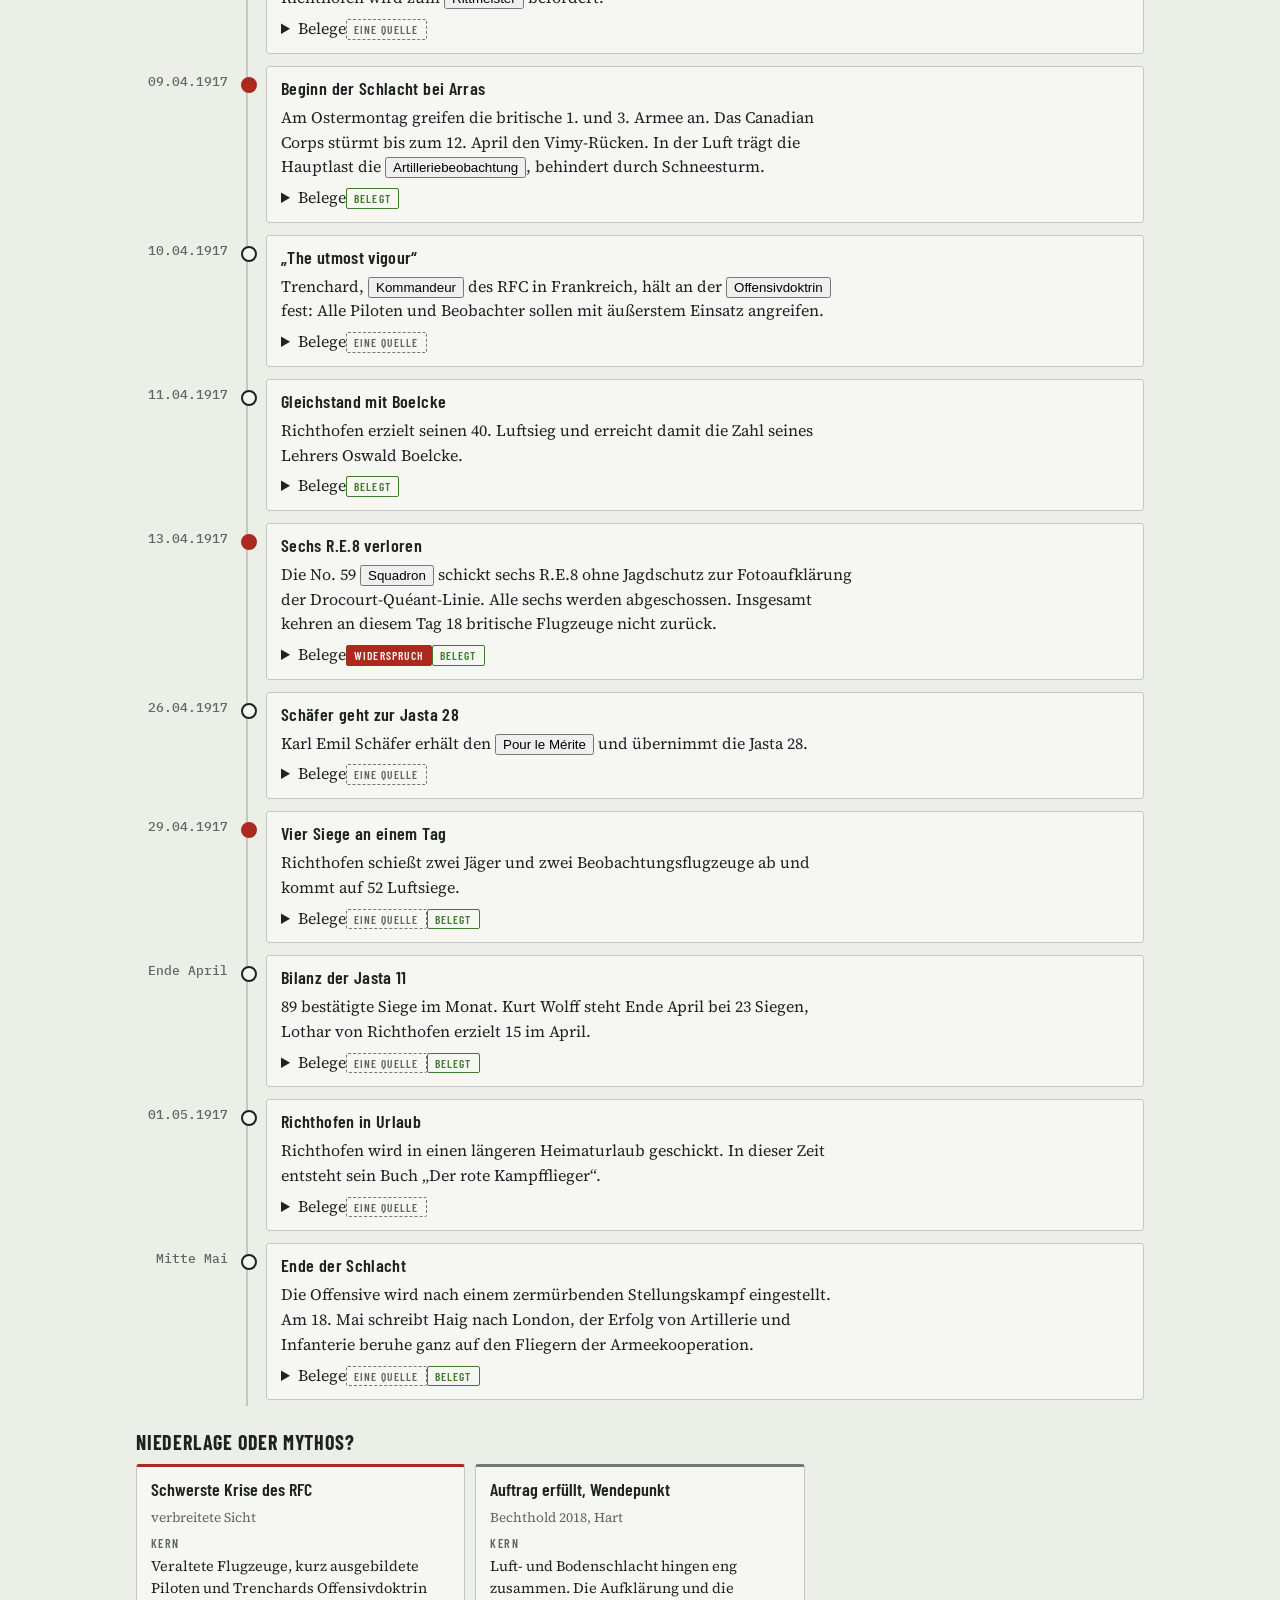
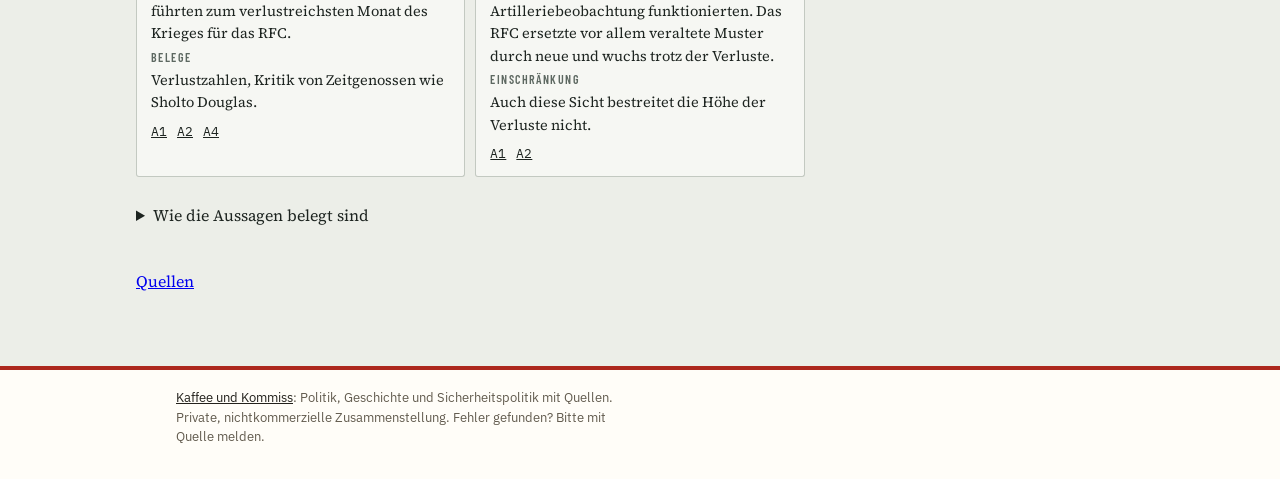
==== commit 1bf81d12: "Informationshierarchie: Einstieg, Hauptinformation, Vertiefung Belegstatus-Legende ans Seitenende ve" ====
--- a/april1917.html
+++ b/april1917.html
@@ -200,16 +200,6 @@
     </div>
   </header>
 
-  <section class="sect" aria-labelledby="stH">
-    <h2 id="stH">Belegstatus</h2>
-    <ul class="status">
-      <li><span class="b ok">belegt</span>zwei unabhängige Quellen</li>
-      <li><span class="b part">teilweise</span>zwei Quellen, aber voneinander abhängig</li>
-      <li><span class="b one">eine Quelle</span>nicht ausreichend belegt</li>
-      <li><span class="b wid">Widerspruch</span>Quellen widersprechen sich</li>
-    </ul>
-    <p class="note">Luftsiege sind Zahlen der jeweiligen Seite und nicht mit den Verlustlisten der Gegenseite abgeglichen.</p>
-  </section>
 
   <section class="sect" aria-labelledby="zH">
     <h2 id="zH">Der Monat in Zahlen</h2>
@@ -358,6 +348,16 @@
     </div>
   </section>
 
+  <section class="sect" aria-labelledby="stH">
+    <h2 id="stH">Belegstatus</h2>
+    <ul class="status">
+      <li><span class="b ok">belegt</span>zwei unabhängige Quellen</li>
+      <li><span class="b part">teilweise</span>zwei Quellen, aber voneinander abhängig</li>
+      <li><span class="b one">eine Quelle</span>nicht ausreichend belegt</li>
+      <li><span class="b wid">Widerspruch</span>Quellen widersprechen sich</li>
+    </ul>
+    <p class="note">Luftsiege sind Zahlen der jeweiligen Seite und nicht mit den Verlustlisten der Gegenseite abgeglichen.</p>
+  </section>
   <p class="qnav"><a class="qbtn" href="quellen-april1917.html">Quellen</a></p>
 </main>
 <script src="site.js" defer></script>
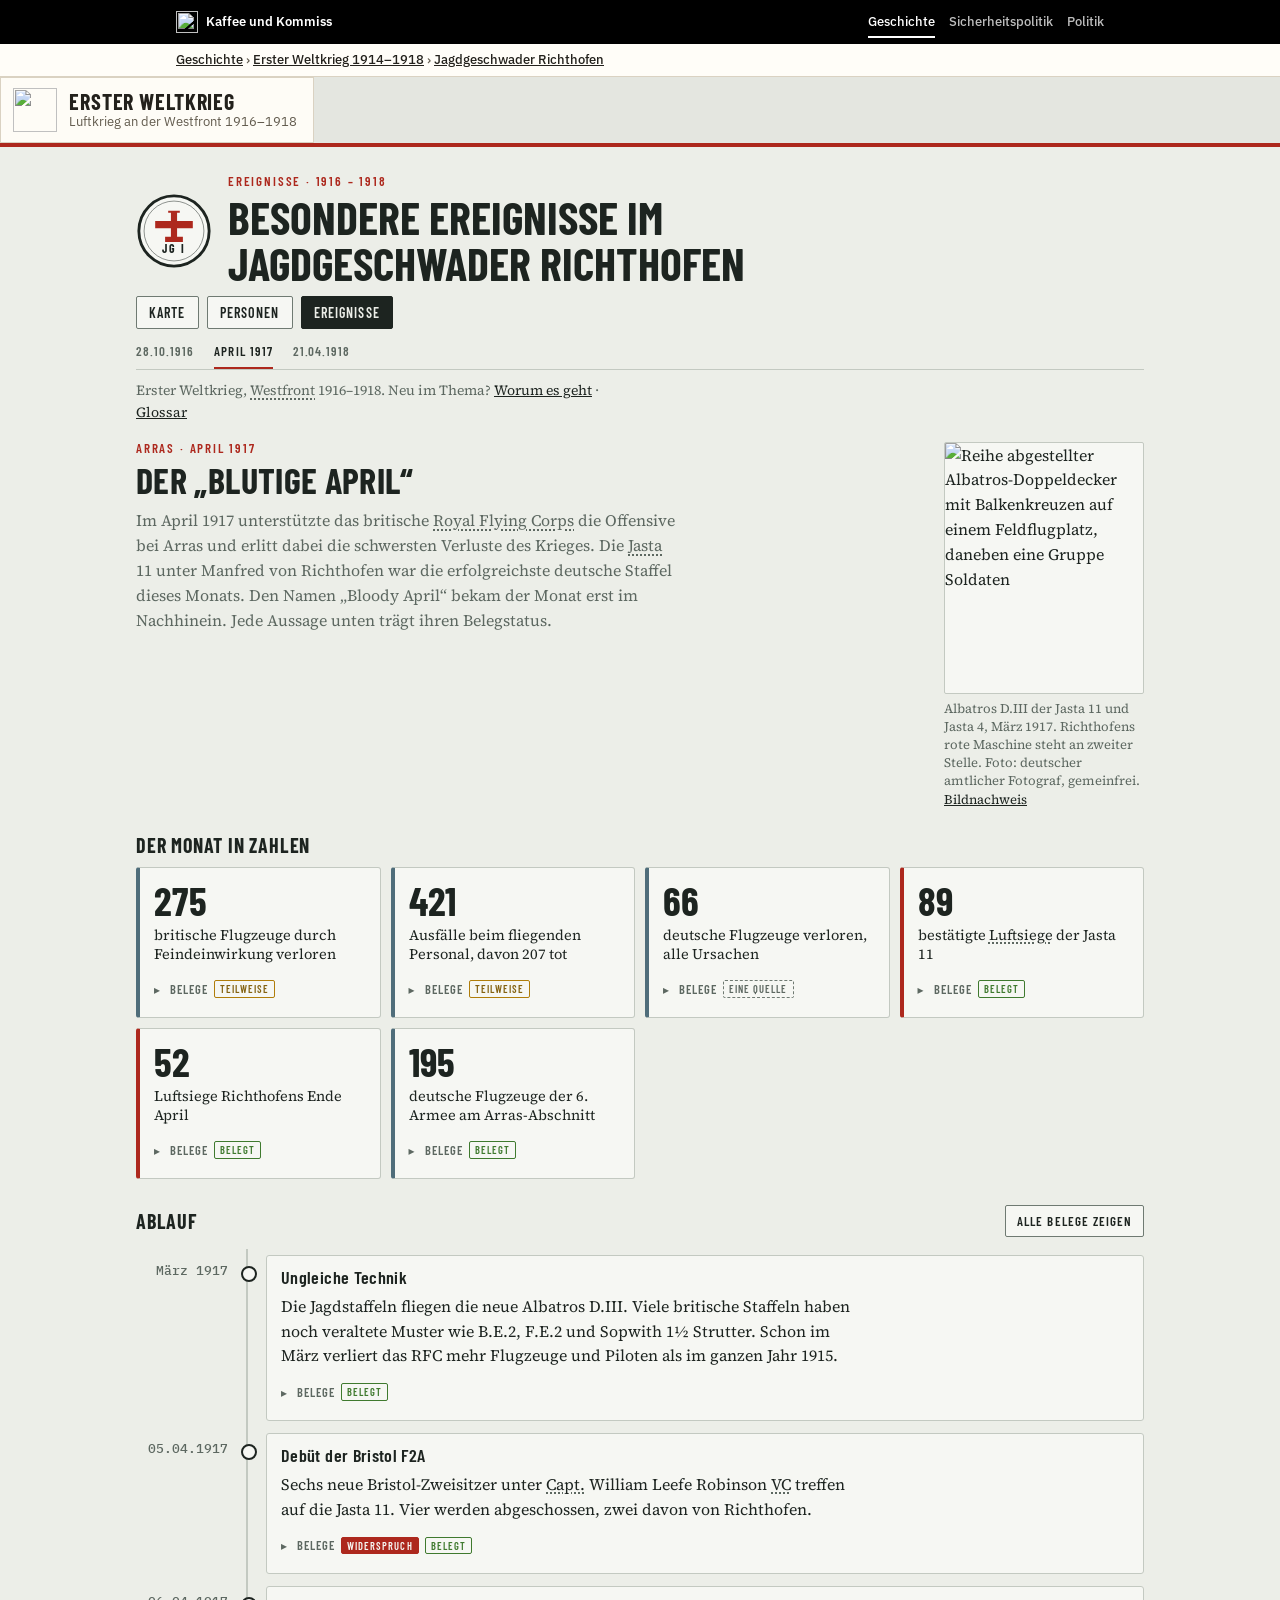
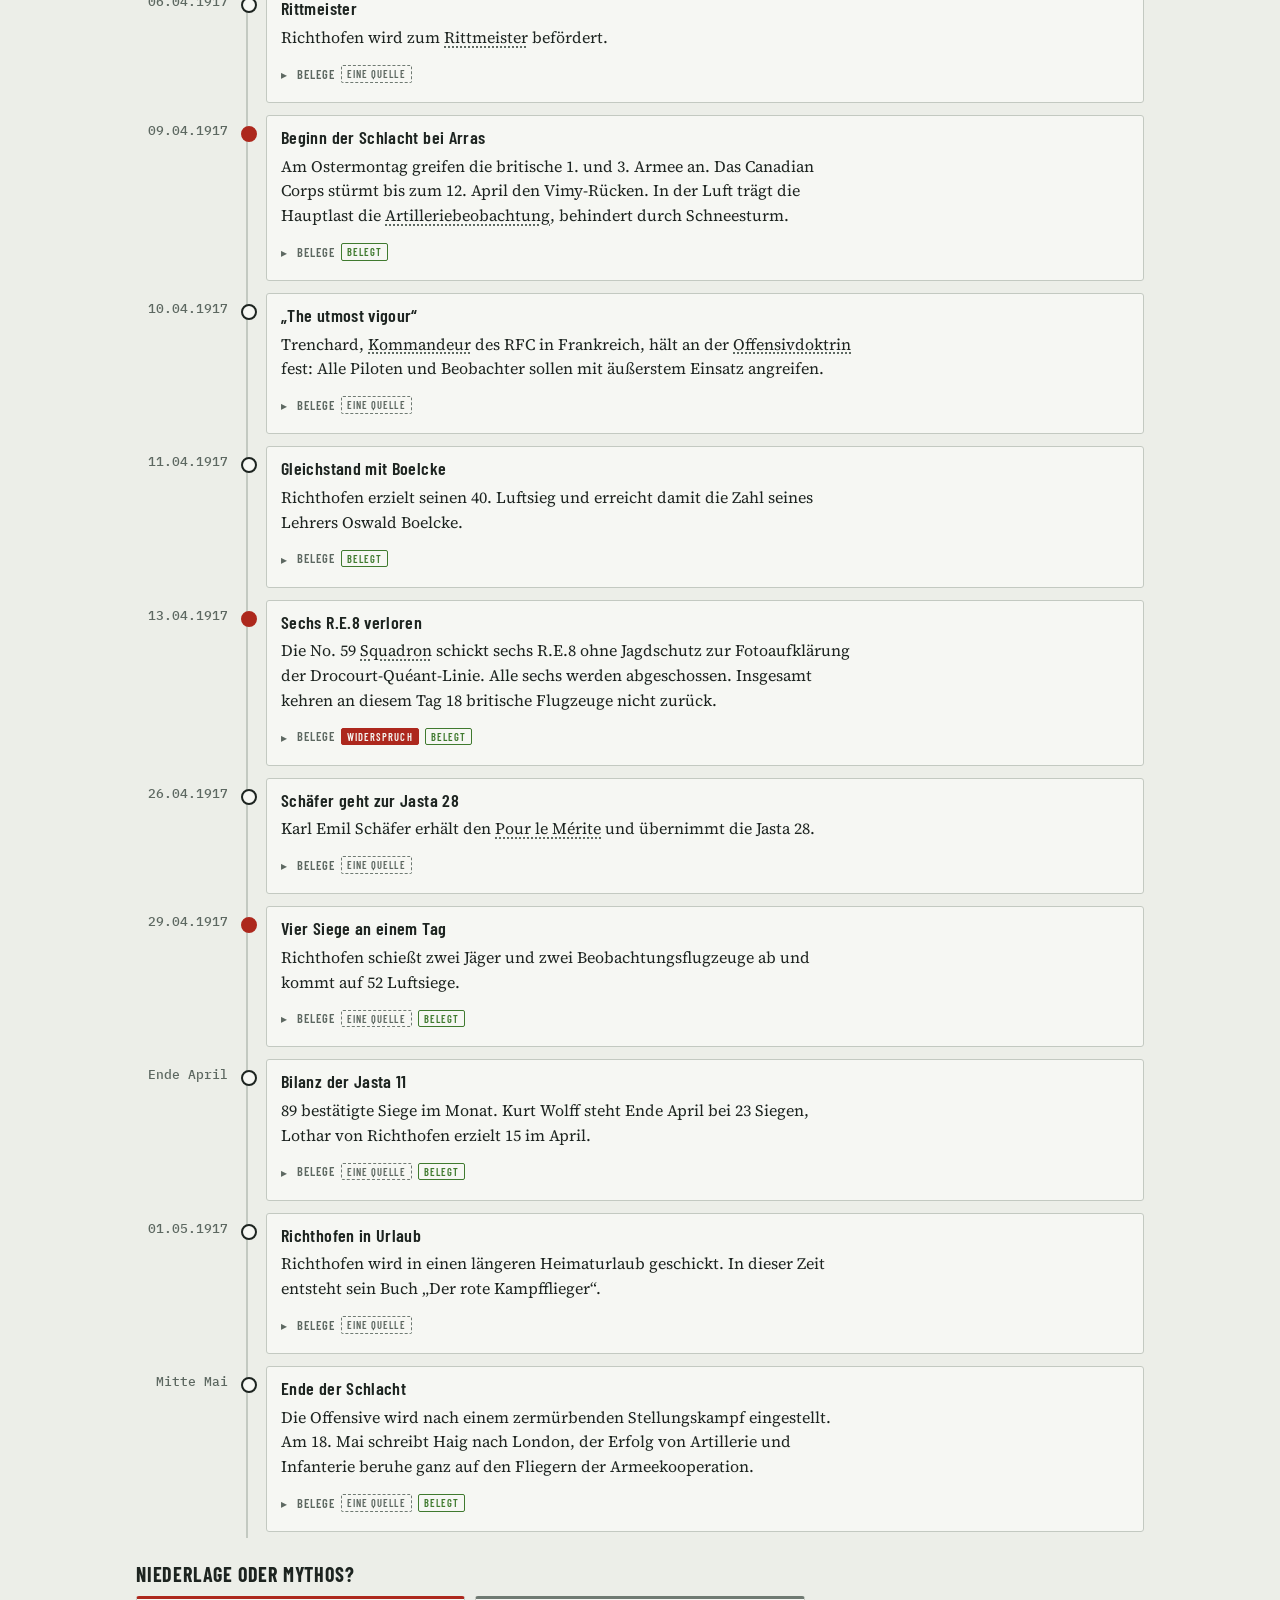
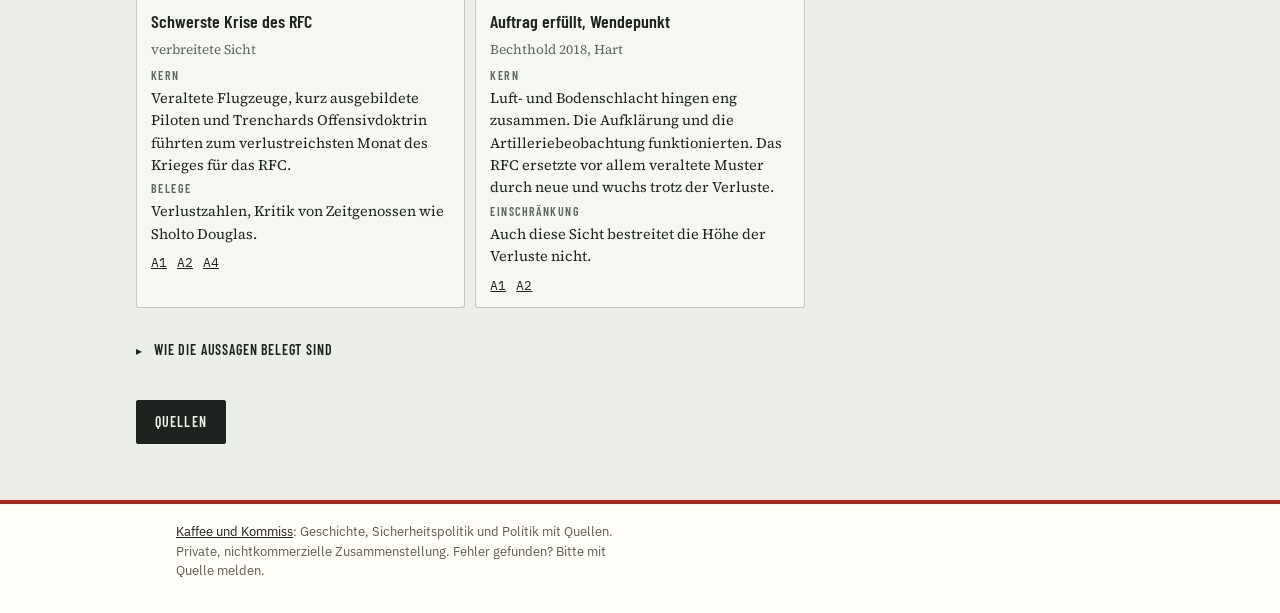
==== commit 28ebc96a: "Fußzeile/Untertitel: Reihenfolge Geschichte, Sicherheitspolitik, Politik wie Kopfleiste Co-Authored-" ====
--- a/april1917.html
+++ b/april1917.html
@@ -362,7 +362,7 @@
 </main>
 <script src="site.js" defer></script>
 <footer class="kk-fuss"><div class="kk-in">
-  <p><a href="https://kaffeeundkommiss.github.io/">Kaffee und Kommiss</a>: Politik, Geschichte und Sicherheitspolitik mit Quellen. Private, nichtkommerzielle Zusammenstellung. Fehler gefunden? Bitte mit Quelle melden.</p>
+  <p><a href="https://kaffeeundkommiss.github.io/">Kaffee und Kommiss</a>: Geschichte, Sicherheitspolitik und Politik mit Quellen. Private, nichtkommerzielle Zusammenstellung. Fehler gefunden? Bitte mit Quelle melden.</p>
 </div></footer>
 </body>
 </html>
--- a/site.css
+++ b/site.css
@@ -0,0 +1,80 @@
+/* Gemeinsame Bausteine aller Seiten: Begriffserklärungen, Kontextzeile, einklappbare Belege.
+   Nutzt die Farb- und Schrift-Variablen der jeweiligen Seite (--ink, --muted, --panel, --rule, --border, --red, --f-*). */
+
+/* Antippbare Begriffe */
+button.gl { all: unset; cursor: help; color: inherit; font: inherit; text-decoration: underline dotted; text-decoration-thickness: 1.5px;
+  text-underline-offset: 3px; text-decoration-color: var(--muted); border-radius: 2px }
+button.gl:hover { text-decoration-color: var(--red) }
+button.gl:focus-visible { outline: 2px solid var(--red); outline-offset: 2px }
+button.gl[aria-expanded="true"] { background: var(--red-soft, rgba(173,40,29,.14)) }
+.glpop { position: absolute; z-index: 50; max-width: min(340px, calc(100vw - 32px)); background: var(--panel); color: var(--ink);
+  border: 1px solid var(--border); border-left: 4px solid var(--red); border-radius: 3px; padding: 10px 12px 10px;
+  box-shadow: 0 6px 22px rgba(0,0,0,.18); font: 400 15px/1.45 var(--f-body); display: grid; gap: 6px }
+.glpop b { font: 700 16px/1.15 var(--f-display); letter-spacing: .03em; text-transform: uppercase }
+.glpop p { margin: 0 }
+.glpop .glmore { font-size: 13.5px; color: var(--muted) } .glpop .glmore a { color: var(--ink) }
+.glpop .glx { all: unset; position: absolute; right: 6px; top: 4px; width: 28px; height: 28px; text-align: center; line-height: 28px; cursor: pointer; color: var(--muted); font-size: 18px }
+.glpop .glx:focus-visible { outline: 2px solid var(--red) }
+
+/* Kontextzeile unter der Navigation (Seiten ohne Einführungskasten) */
+.ctx { margin: 0; font-size: 14px; color: var(--muted) }
+.ctx a { color: var(--ink) }
+
+/* Einklappbare Belege in Ablaufkarten und Zahlenkästen */
+details.belege { margin-top: 2px }
+details.belege > summary { list-style: none; cursor: pointer; display: flex; flex-wrap: wrap; align-items: center; gap: 6px; min-height: 32px;
+  font: 600 12.5px/1 var(--f-display); letter-spacing: .08em; text-transform: uppercase; color: var(--muted) }
+details.belege > summary::-webkit-details-marker { display: none }
+details.belege > summary::before { content: "▸"; font-size: 12px; width: 10px; transition: transform .15s }
+details.belege[open] > summary::before { transform: rotate(90deg) }
+details.belege > summary .b { font-size: 10.5px; padding: 3px 5px 2px }
+details.belege > summary:hover { color: var(--ink) }
+details.belege > summary:focus-visible { outline: 2px solid var(--red); outline-offset: 2px }
+details.belege > .belin { display: grid; gap: 6px; padding: 6px 0 2px 16px; border-left: 2px solid var(--rule); margin-top: 4px }
+.beltoggle { all: unset; cursor: pointer; justify-self: start; font: 600 13px/1 var(--f-display); letter-spacing: .08em; text-transform: uppercase;
+  border: 1px solid var(--border); border-radius: 2px; padding: 9px 11px 8px; background: var(--panel); color: var(--ink) }
+.beltoggle:focus-visible { outline: 2px solid var(--red); outline-offset: 2px }
+.belhead { display: flex; flex-wrap: wrap; align-items: center; justify-content: space-between; gap: 10px }
+
+/* Legende des Belegstatus als aufklappbare Zeile */
+details.statuslegend > summary { list-style: none; cursor: pointer; font: 600 14px/1.2 var(--f-display); letter-spacing: .06em; text-transform: uppercase; color: var(--ink); min-height: 32px; display: flex; align-items: center; gap: 8px }
+details.statuslegend > summary::-webkit-details-marker { display: none }
+details.statuslegend > summary::before { content: "▸"; font-size: 12px; width: 10px; transition: transform .15s }
+details.statuslegend[open] > summary::before { transform: rotate(90deg) }
+details.statuslegend > summary:focus-visible { outline: 2px solid var(--red); outline-offset: 2px }
+details.statuslegend[open] > summary { margin-bottom: 10px }
+details.statuslegend > *:not(summary) + * { margin-top: 10px }
+
+/* Schaltfläche „Quellen“ am Seitenende und Rückweg auf den Quellenseiten */
+.qnav { margin: 8px 0 0 }
+a.qbtn { display: inline-flex; align-items: center; min-height: 44px; box-sizing: border-box; padding: 0 18px;
+  font: 600 14px/1 var(--f-display); letter-spacing: .08em; text-transform: uppercase; text-decoration: none;
+  color: var(--paper, #fff); background: var(--ink); border: 1px solid var(--ink); border-radius: 2px }
+a.qbtn:hover { background: var(--red); border-color: var(--red) }
+a.qbtn:focus-visible { outline: 2px solid var(--red); outline-offset: 2px }
+/* Quellenseiten: aktueller Bereich in der Navigation */
+nav.pages a[aria-current="true"] { background: var(--ink); color: var(--paper); border-color: var(--ink) }
+nav.sub a[aria-current="true"] { color: var(--ink); border-bottom-color: var(--red) }
+header .lede a { color: var(--ink) }
+
+/* Ereignisseiten: Porträtfoto rechts neben Überschrift und Einleitung, auf schmalen Bildschirmen darunter */
+.evintro { display: grid; grid-template-columns: minmax(0, 1fr) 200px; gap: 10px 28px; align-items: start }
+.evintro > .evtext { display: grid; gap: 10px; min-width: 0 }
+figure.evfoto { margin: 8px 0 0; display: grid; gap: 6px }
+figure.evfoto img { display: block; width: 100%; height: auto; border: 1px solid var(--rule); border-radius: 2px; background: var(--panel) }
+figure.evfoto figcaption { font-size: 13px; line-height: 1.4; color: var(--muted) }
+figure.evfoto figcaption a { color: var(--ink) }
+@media (max-width: 720px) {
+  .evintro { grid-template-columns: minmax(0, 1fr) }
+  figure.evfoto { margin-top: 4px; max-width: 180px }
+}
+
+/* Kopfband: Stacheldraht und Explosionen statt Gitter (wie Jünger-Seite) */
+.kk-kopf { --kk-muster: url("stacheldraht.svg") }
+
+/* Handy: gekürzter Kasten „Worum geht es?“ (site.js), Rest per „Weiterlesen“ */
+.intro.kurz > .mehr ~ * { display: none }
+.intro .mehr { justify-self: start; display: inline-flex; align-items: center; gap: 6px; min-height: 36px; padding: 4px 0; border: 0; background: none; color: var(--ink); font: inherit; font-weight: 600; text-transform: none; letter-spacing: normal; text-decoration: underline; text-underline-offset: 3px; cursor: pointer }
+.intro .mehr::after { content: "▾"; text-decoration: none; font-size: .85em }
+.intro .mehr:focus-visible { outline: 2px solid var(--red); outline-offset: 2px }
+.intro > p[tabindex="-1"]:focus { outline: none }
--- a/basis.css
+++ b/basis.css
@@ -45,6 +45,13 @@
 .kk-schild{display:inline-flex;align-items:center;gap:12px;background:var(--kk-schild);padding:10px 16px 10px 12px;border:1px solid var(--kk-linie);color:var(--kk-tinte);text-decoration:none}
 .kk-name{font:700 22px/1.05 var(--kk-titel);text-transform:uppercase;letter-spacing:.04em}
 .kk-unter{font:400 13px/1.35 var(--kk-text);color:var(--kk-grau)}
+/* Handy: Kopfband flacher, damit Hauptinhalt früher sichtbar ist (Arbeitspaket 3, 22.11.2026).
+   Gilt für beide Kopfbauarten (.kk-kopf und header.top). :root:root hebt die Spezifität über die
+   seiteneigenen Regeln in style.css/bereich.css, die nach basis.css geladen werden. Desktop unverändert. */
+@media (max-width:640px){
+  :root:root .kk-kopf .kk-in,:root:root .kk-kopf .wrap,:root:root header.top>.wrap{padding-top:12px;padding-bottom:12px;row-gap:8px}
+  :root:root .kk-schild,:root:root header.top .marke{padding:7px 12px 7px 10px}
+}
 
 /* Fuß */
 .kk-fuss{border-top:4px solid var(--kk-akzent);background:var(--kk-papier);color:var(--kk-grau);font:400 13px/1.5 var(--kk-text)}
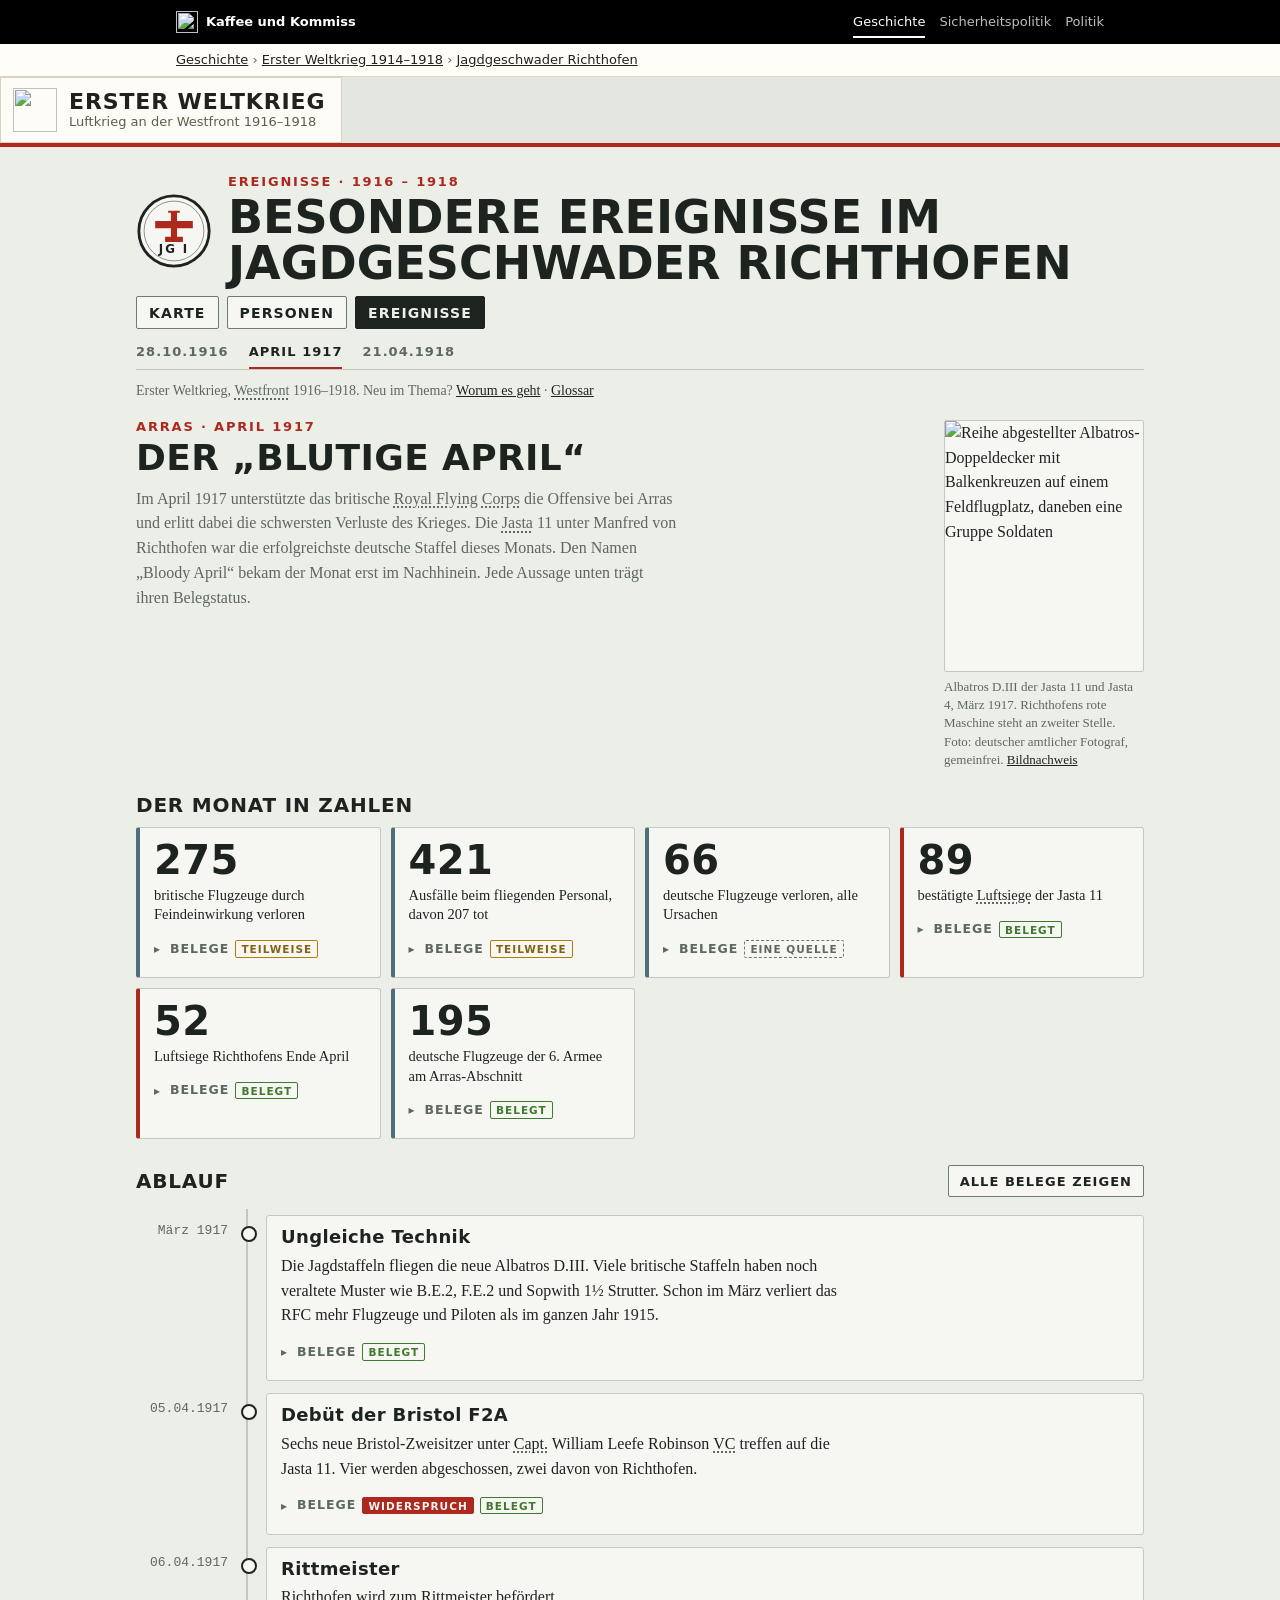
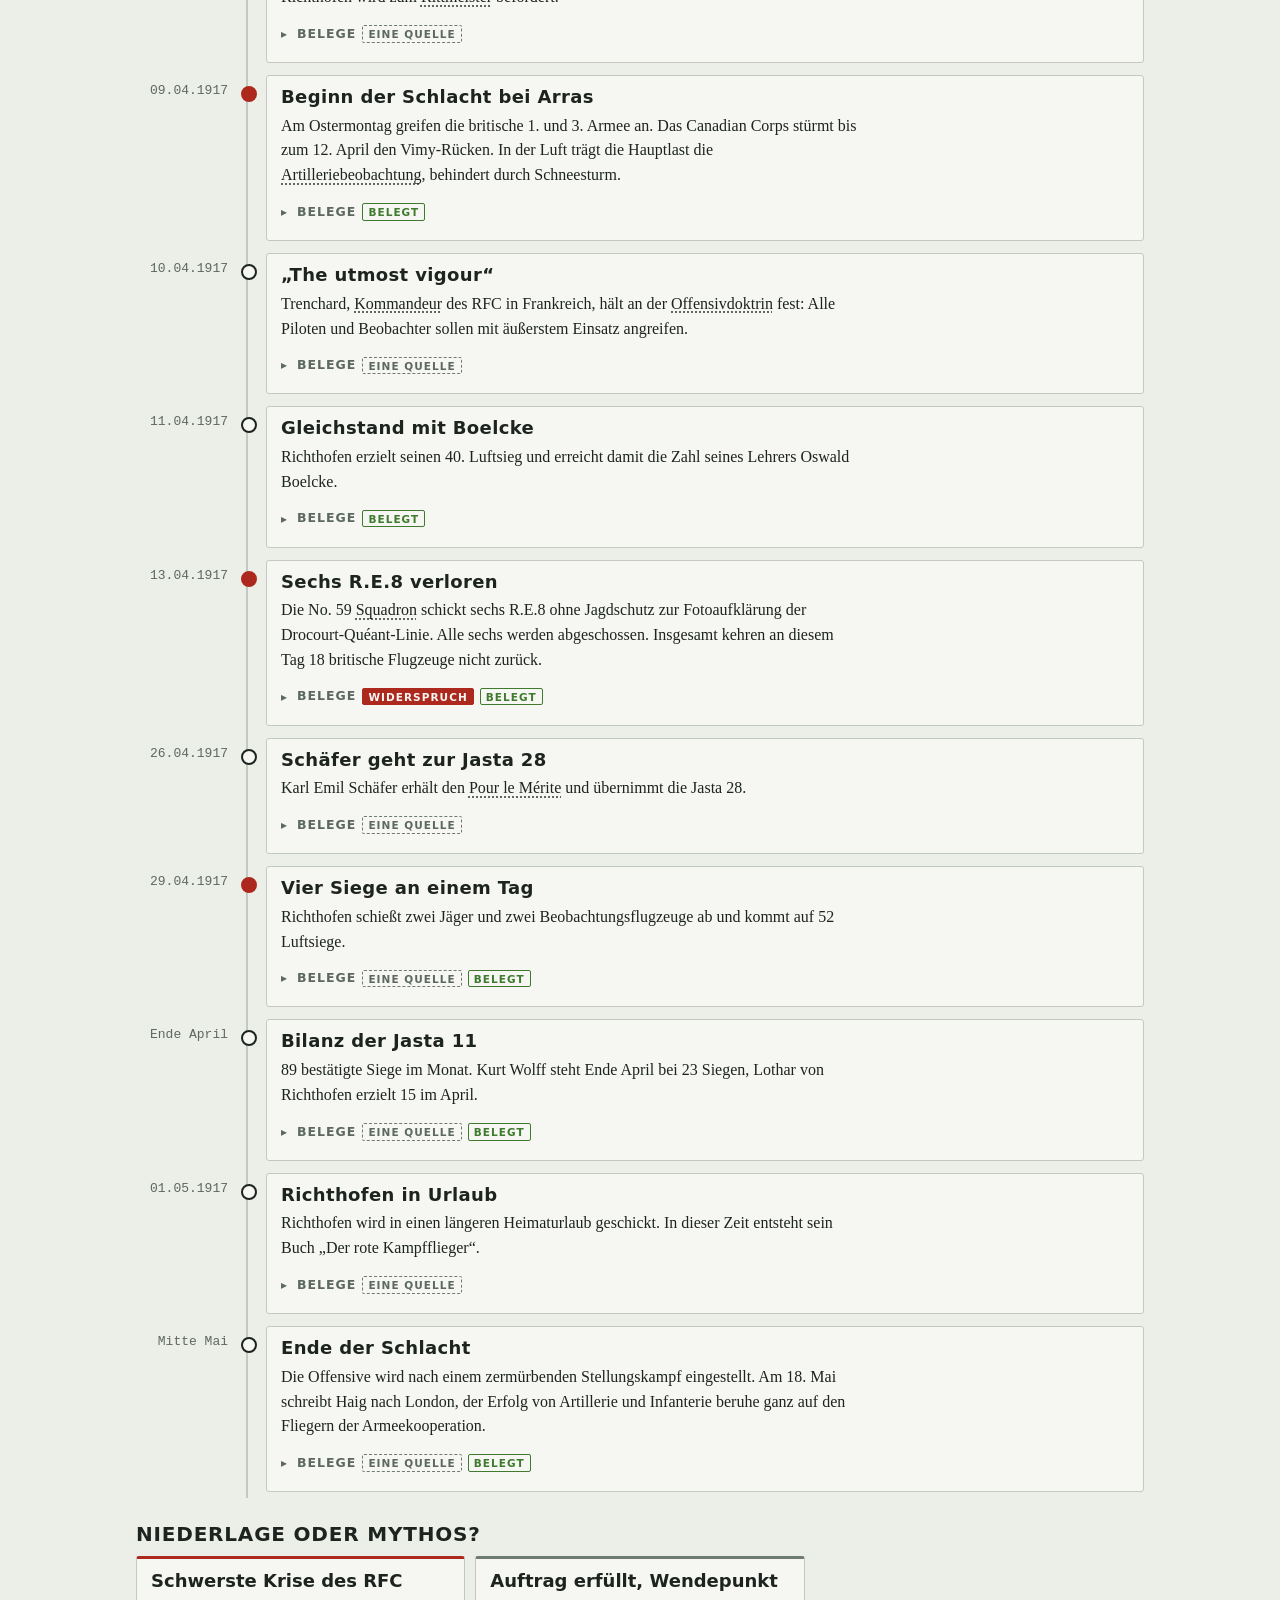
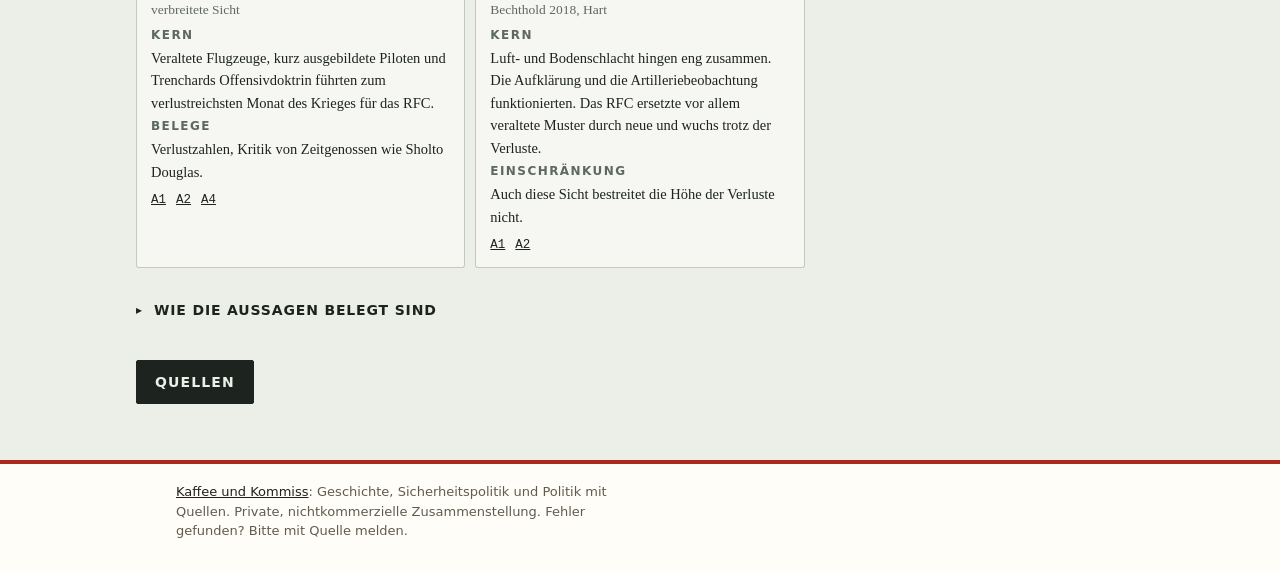
==== commit 4d98151f: "Schriften von kaffeeundkommiss.github.io statt Google Fonts laden Google-Fonts-Links und preconnect " ====
--- a/april1917.html
+++ b/april1917.html
@@ -27,9 +27,7 @@
 <link rel="apple-touch-icon" sizes="180x180" href="icons/apple-touch-icon.png">
 <link rel="manifest" href="manifest.webmanifest">
 <link rel="stylesheet" href="site.css">
-<link rel="preconnect" href="https://fonts.googleapis.com">
-<link rel="preconnect" href="https://fonts.gstatic.com" crossorigin>
-<link rel="stylesheet" href="https://fonts.googleapis.com/css2?family=Barlow+Condensed:wght@500;600;700&family=Source+Serif+4:opsz,wght@8..60,400;8..60,600&family=IBM+Plex+Sans:wght@400;500;600;700&family=IBM+Plex+Mono:wght@400;500;600&display=swap">
+<link rel="stylesheet" href="https://kaffeeundkommiss.github.io/schriften/schriften.css">
 <link rel="stylesheet" href="basis.css">
 <style>
 /* Layout: Kopf wie auf den anderen Seiten, darunter Zahlen, Zeitleiste, Deutungen, Quellen */
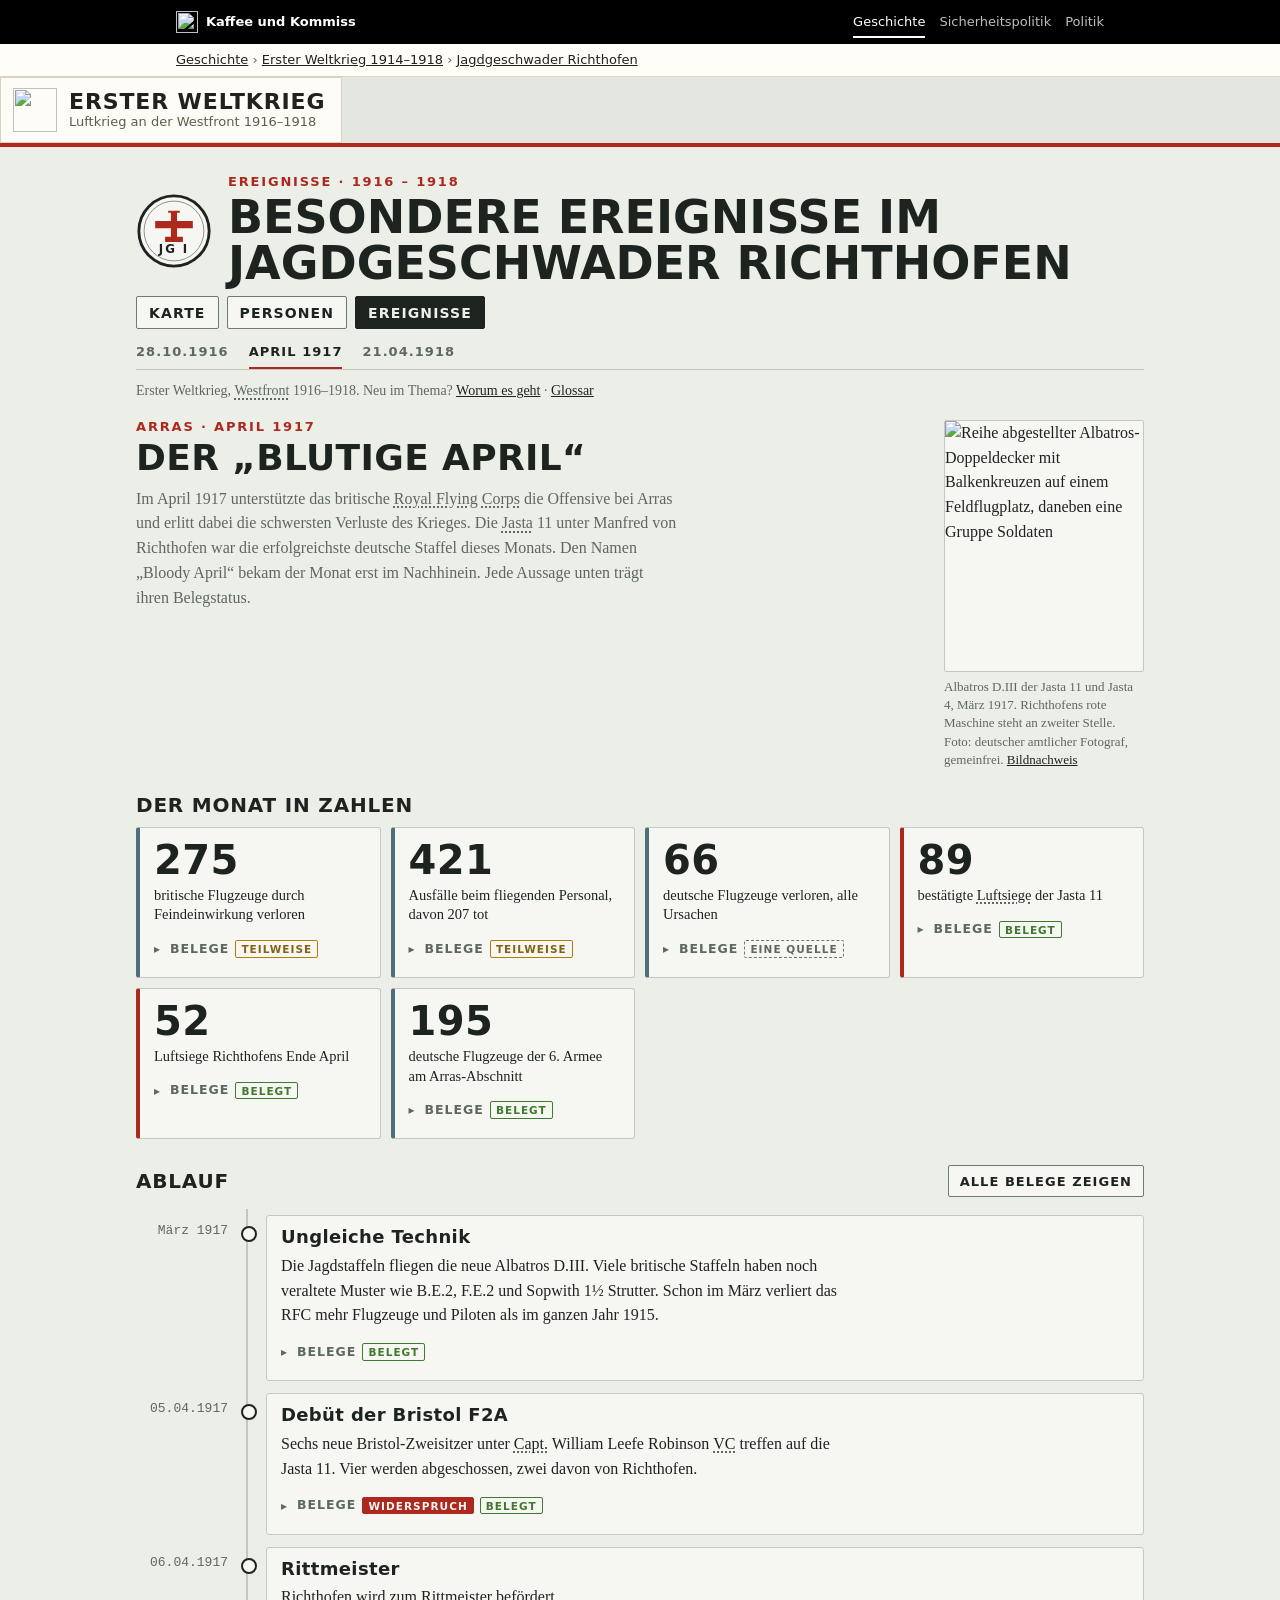
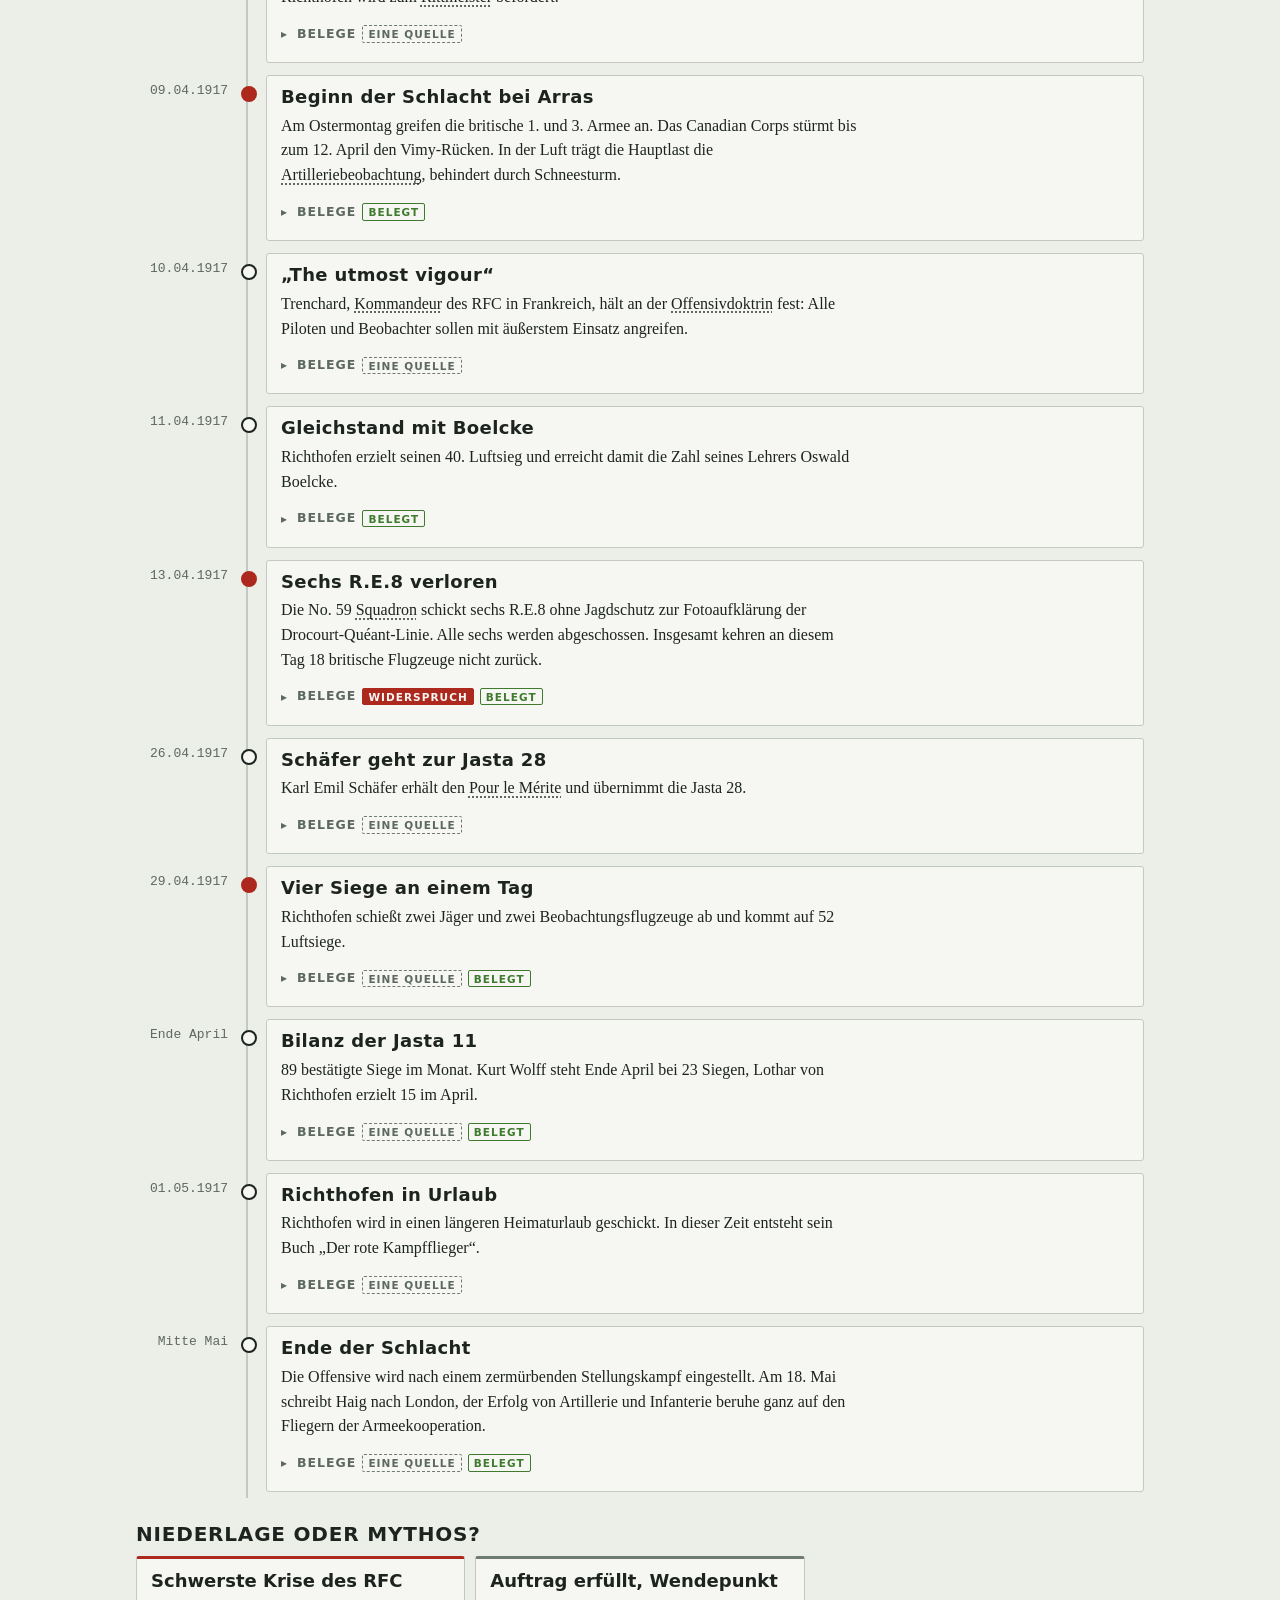
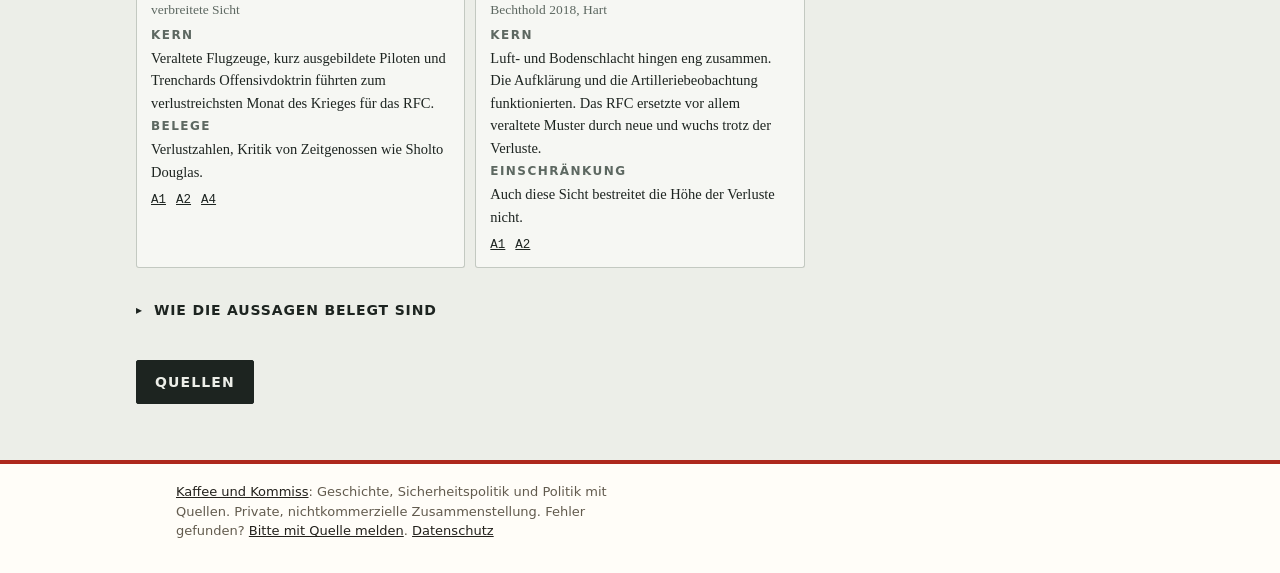
==== commit 4ea9ac6b: "Fußzeile: Meldeweg und Datenschutz verlinken „Bitte mit Quelle melden“ verweist auf https://kaffeeun" ====
--- a/april1917.html
+++ b/april1917.html
@@ -360,7 +360,7 @@
 </main>
 <script src="site.js" defer></script>
 <footer class="kk-fuss"><div class="kk-in">
-  <p><a href="https://kaffeeundkommiss.github.io/">Kaffee und Kommiss</a>: Geschichte, Sicherheitspolitik und Politik mit Quellen. Private, nichtkommerzielle Zusammenstellung. Fehler gefunden? Bitte mit Quelle melden.</p>
+  <p><a href="https://kaffeeundkommiss.github.io/">Kaffee und Kommiss</a>: Geschichte, Sicherheitspolitik und Politik mit Quellen. Private, nichtkommerzielle Zusammenstellung. Fehler gefunden? <a href="https://kaffeeundkommiss.github.io/kontakt/">Bitte mit Quelle melden</a>. <a href="https://kaffeeundkommiss.github.io/kontakt/#datenschutz">Datenschutz</a></p>
 </div></footer>
 </body>
 </html>
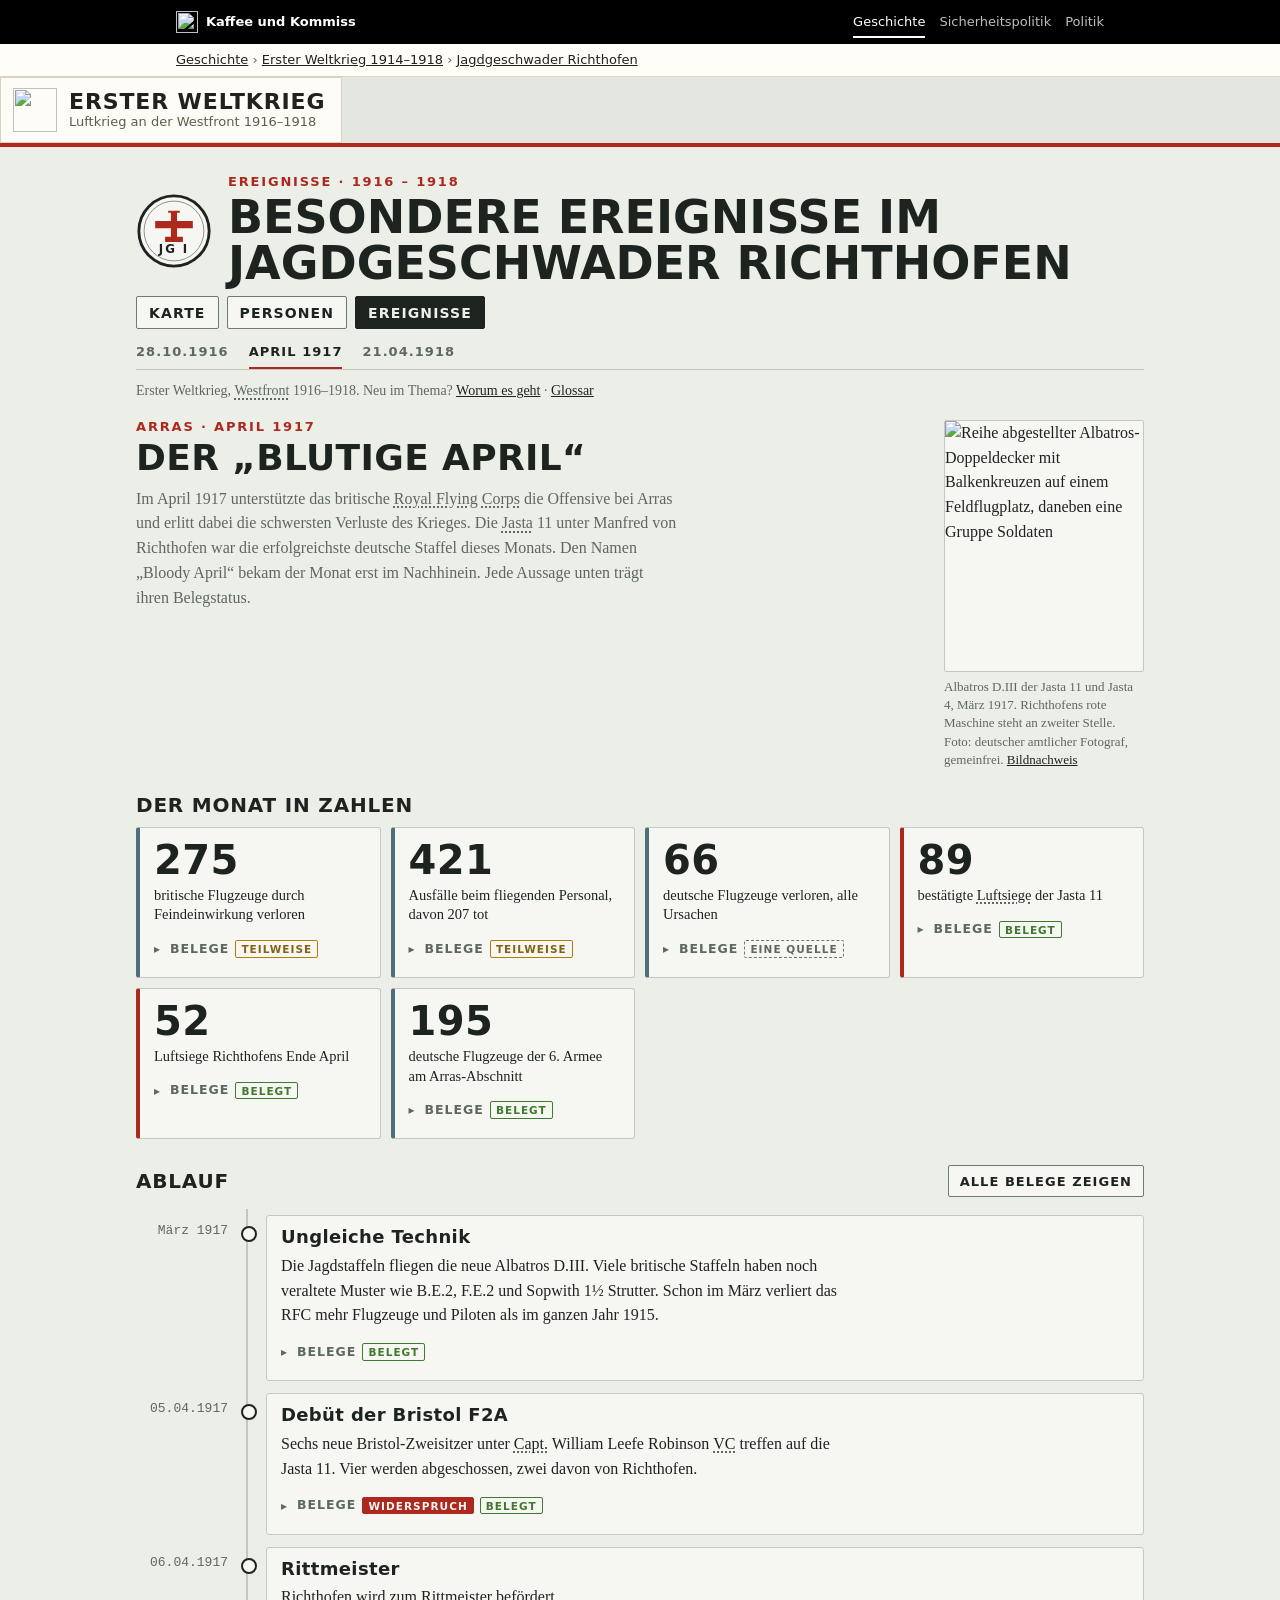
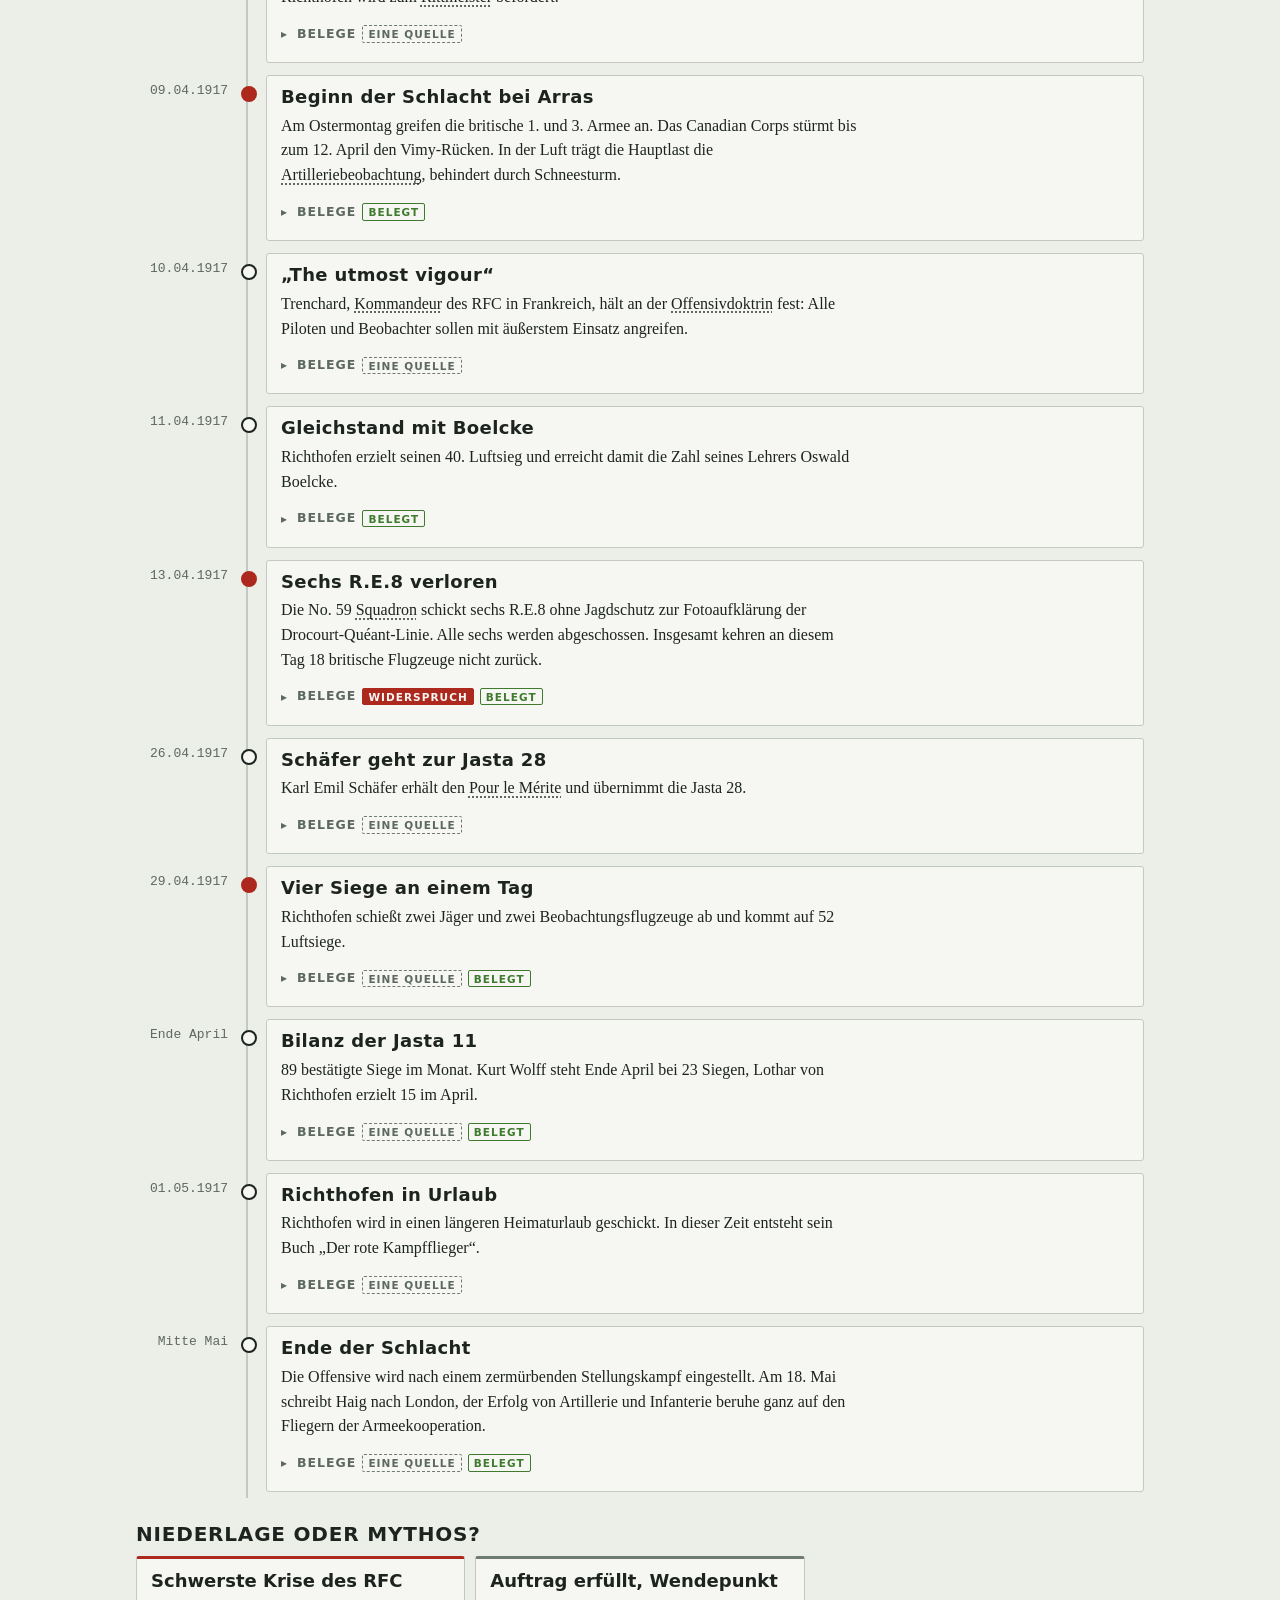
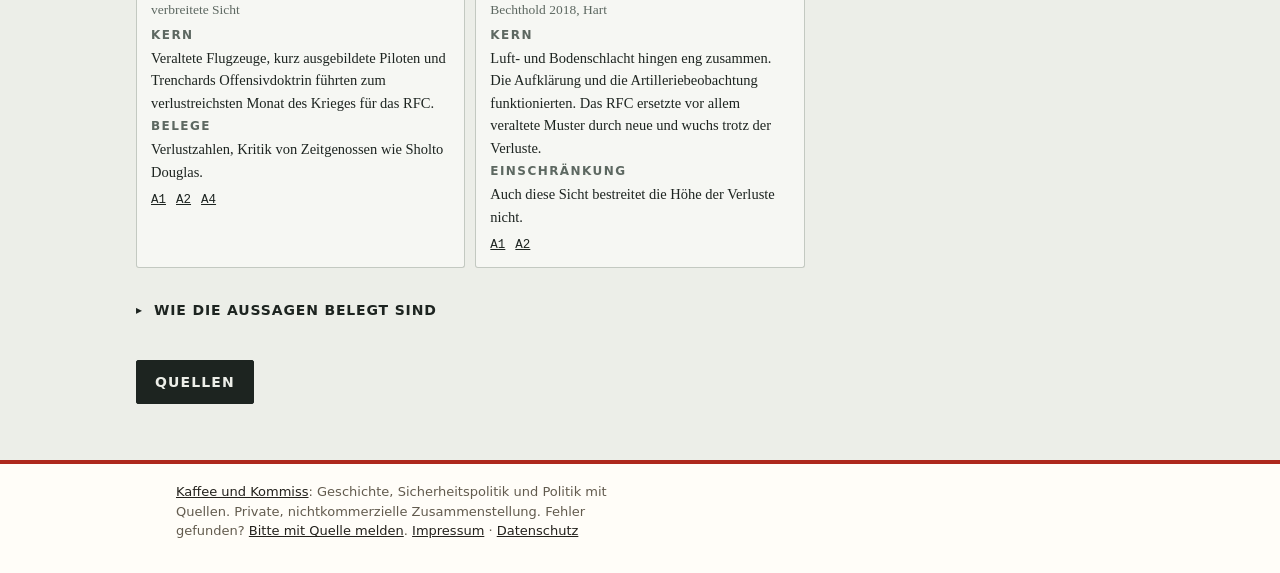
==== commit 22ea7ded: "Fußzeile: Link Impressum ergänzen Co-Authored-By: Claude Opus 5.5 <noreply@anthropic.com> Claude-Ses" ====
--- a/april1917.html
+++ b/april1917.html
@@ -360,7 +360,7 @@
 </main>
 <script src="site.js" defer></script>
 <footer class="kk-fuss"><div class="kk-in">
-  <p><a href="https://kaffeeundkommiss.github.io/">Kaffee und Kommiss</a>: Geschichte, Sicherheitspolitik und Politik mit Quellen. Private, nichtkommerzielle Zusammenstellung. Fehler gefunden? <a href="https://kaffeeundkommiss.github.io/kontakt/">Bitte mit Quelle melden</a>. <a href="https://kaffeeundkommiss.github.io/kontakt/#datenschutz">Datenschutz</a></p>
+  <p><a href="https://kaffeeundkommiss.github.io/">Kaffee und Kommiss</a>: Geschichte, Sicherheitspolitik und Politik mit Quellen. Private, nichtkommerzielle Zusammenstellung. Fehler gefunden? <a href="https://kaffeeundkommiss.github.io/kontakt/">Bitte mit Quelle melden</a>. <a href="https://kaffeeundkommiss.github.io/kontakt/#impressum">Impressum</a> · <a href="https://kaffeeundkommiss.github.io/kontakt/#datenschutz">Datenschutz</a></p>
 </div></footer>
 </body>
 </html>
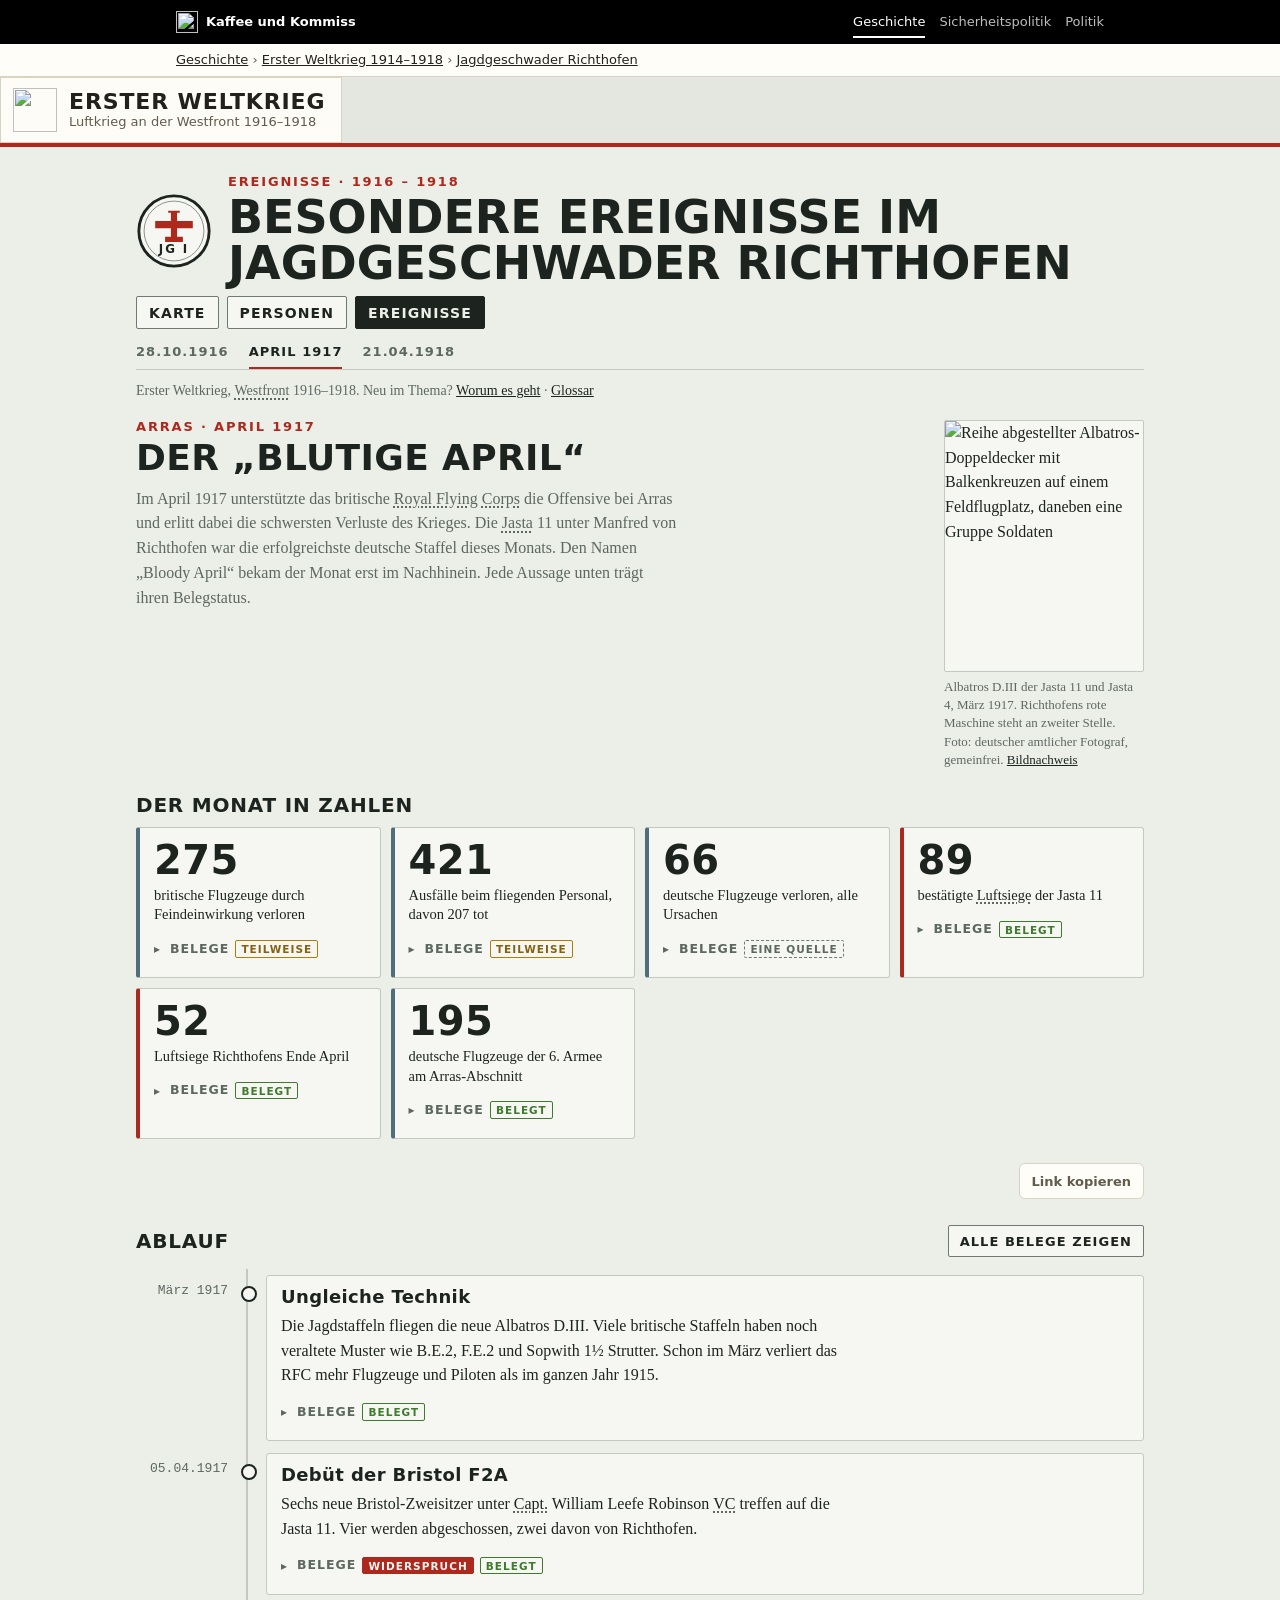
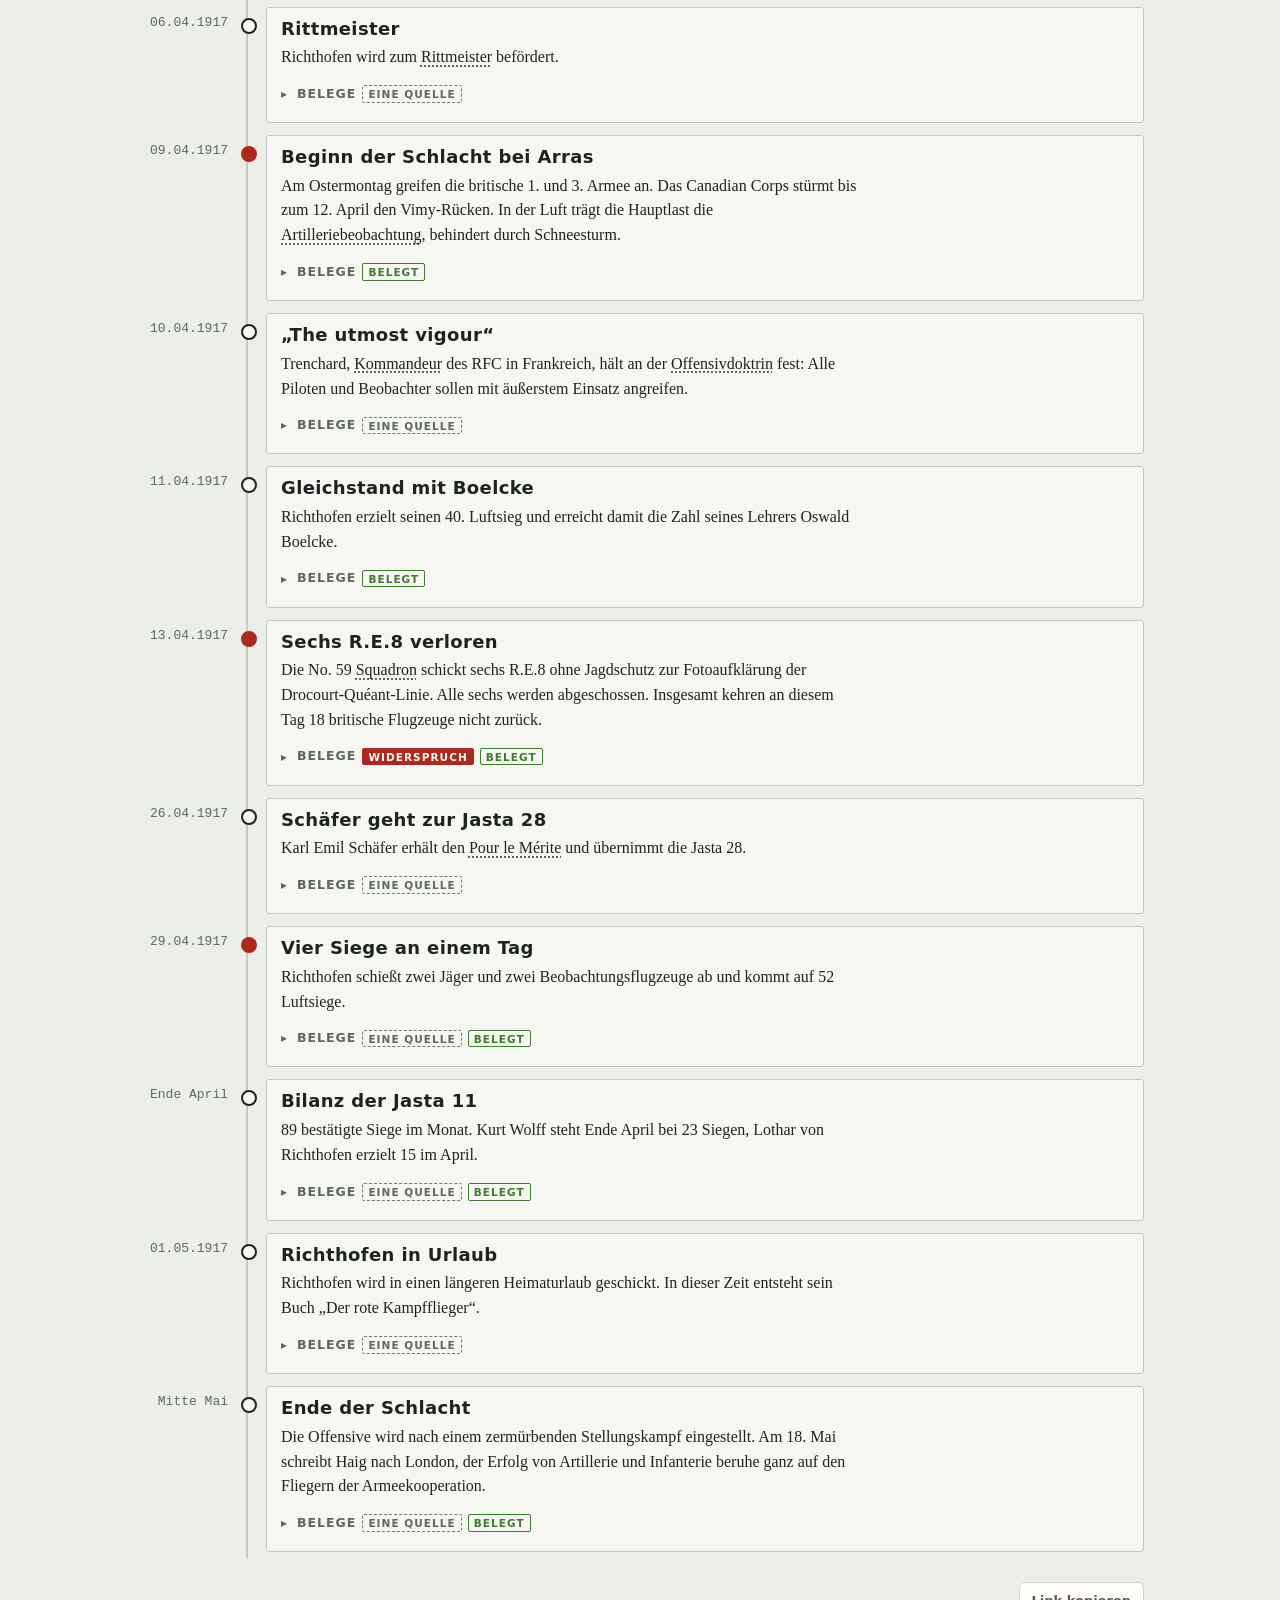
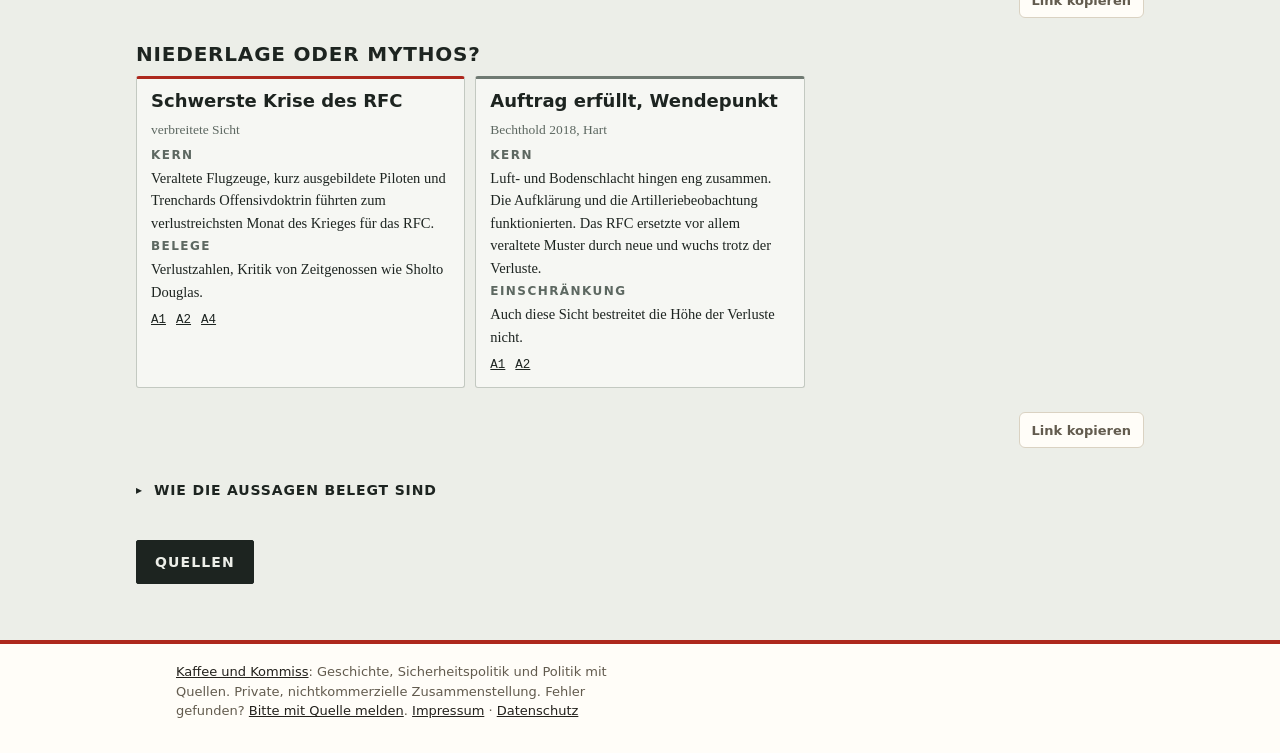
==== commit 4ca45074: "Link teilen: „Link kopieren“ je Abschnitt wie in den Parteimonitoren Neues Skript link-teilen.js set" ====
--- a/april1917.html
+++ b/april1917.html
@@ -362,5 +362,6 @@
 <footer class="kk-fuss"><div class="kk-in">
   <p><a href="https://kaffeeundkommiss.github.io/">Kaffee und Kommiss</a>: Geschichte, Sicherheitspolitik und Politik mit Quellen. Private, nichtkommerzielle Zusammenstellung. Fehler gefunden? <a href="https://kaffeeundkommiss.github.io/kontakt/">Bitte mit Quelle melden</a>. <a href="https://kaffeeundkommiss.github.io/kontakt/#impressum">Impressum</a> · <a href="https://kaffeeundkommiss.github.io/kontakt/#datenschutz">Datenschutz</a></p>
 </div></footer>
+<script src="link-teilen.js?v=1" defer></script>
 </body>
 </html>
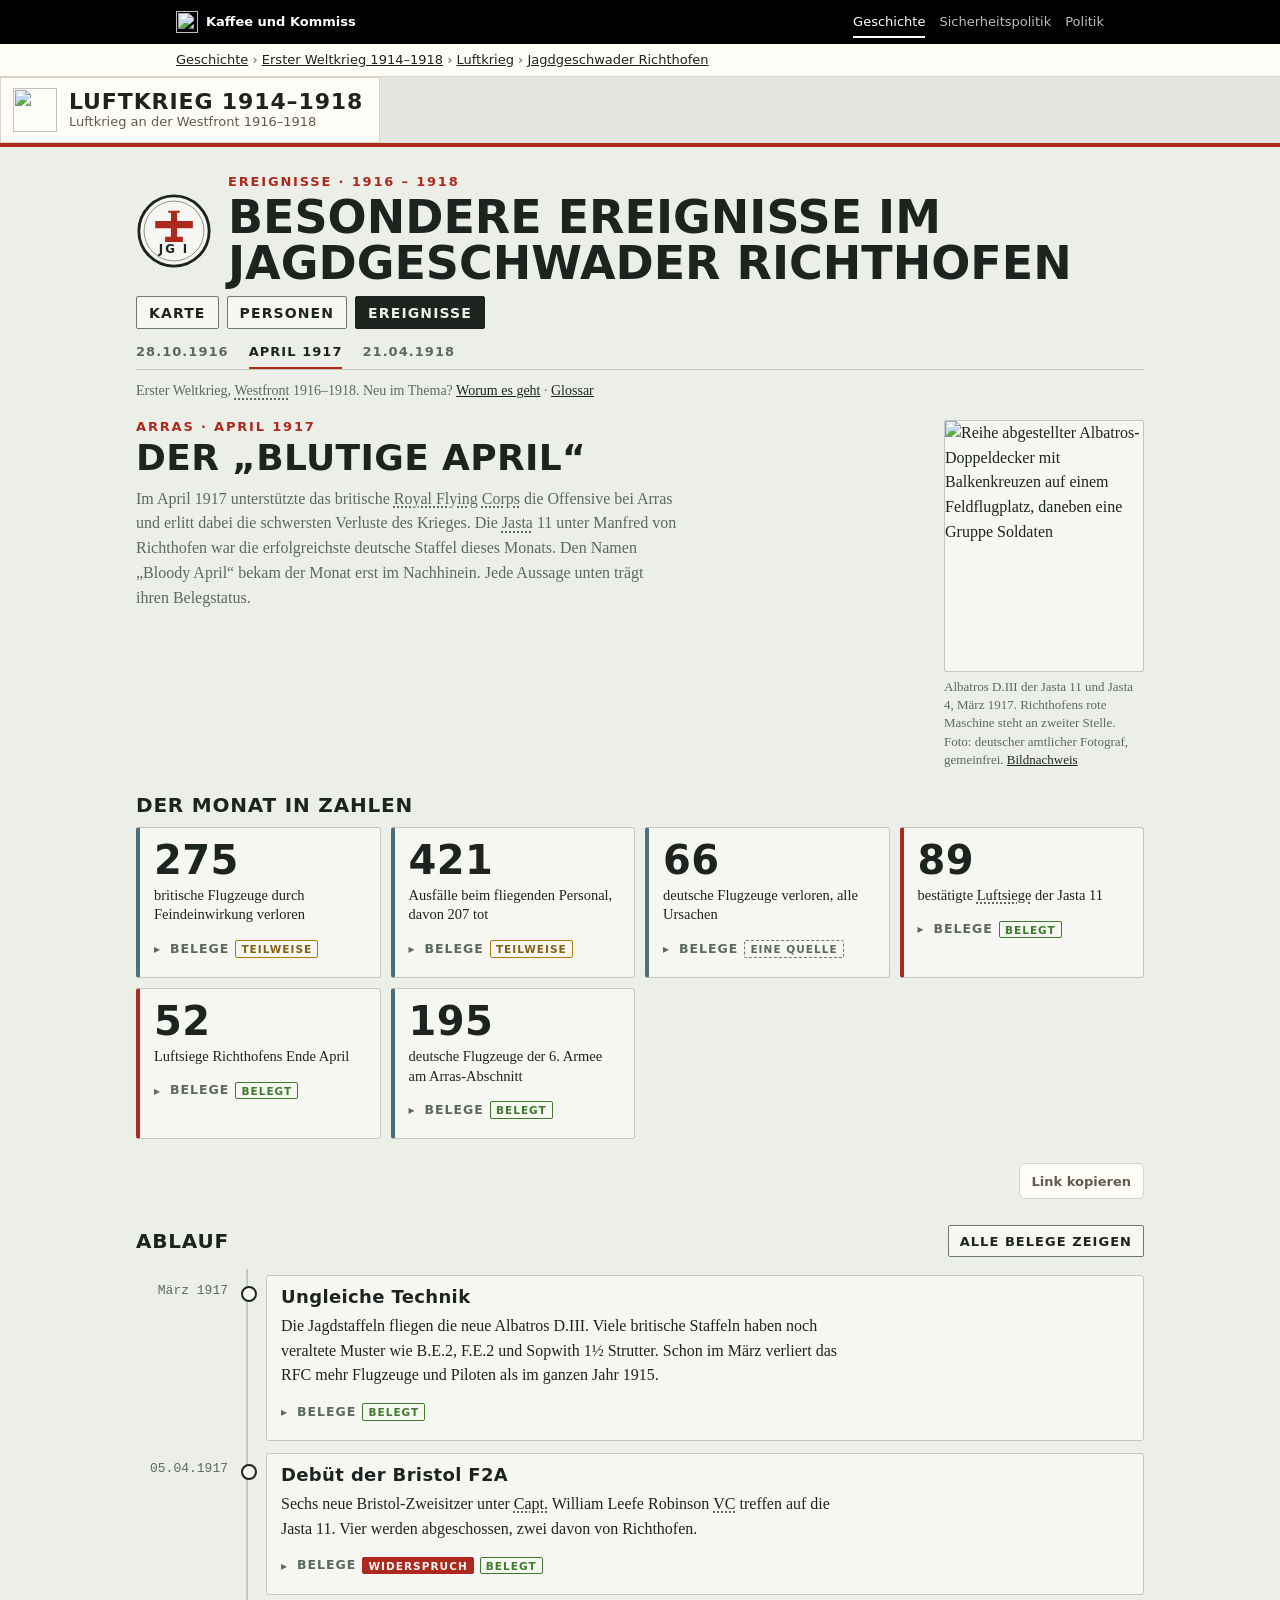
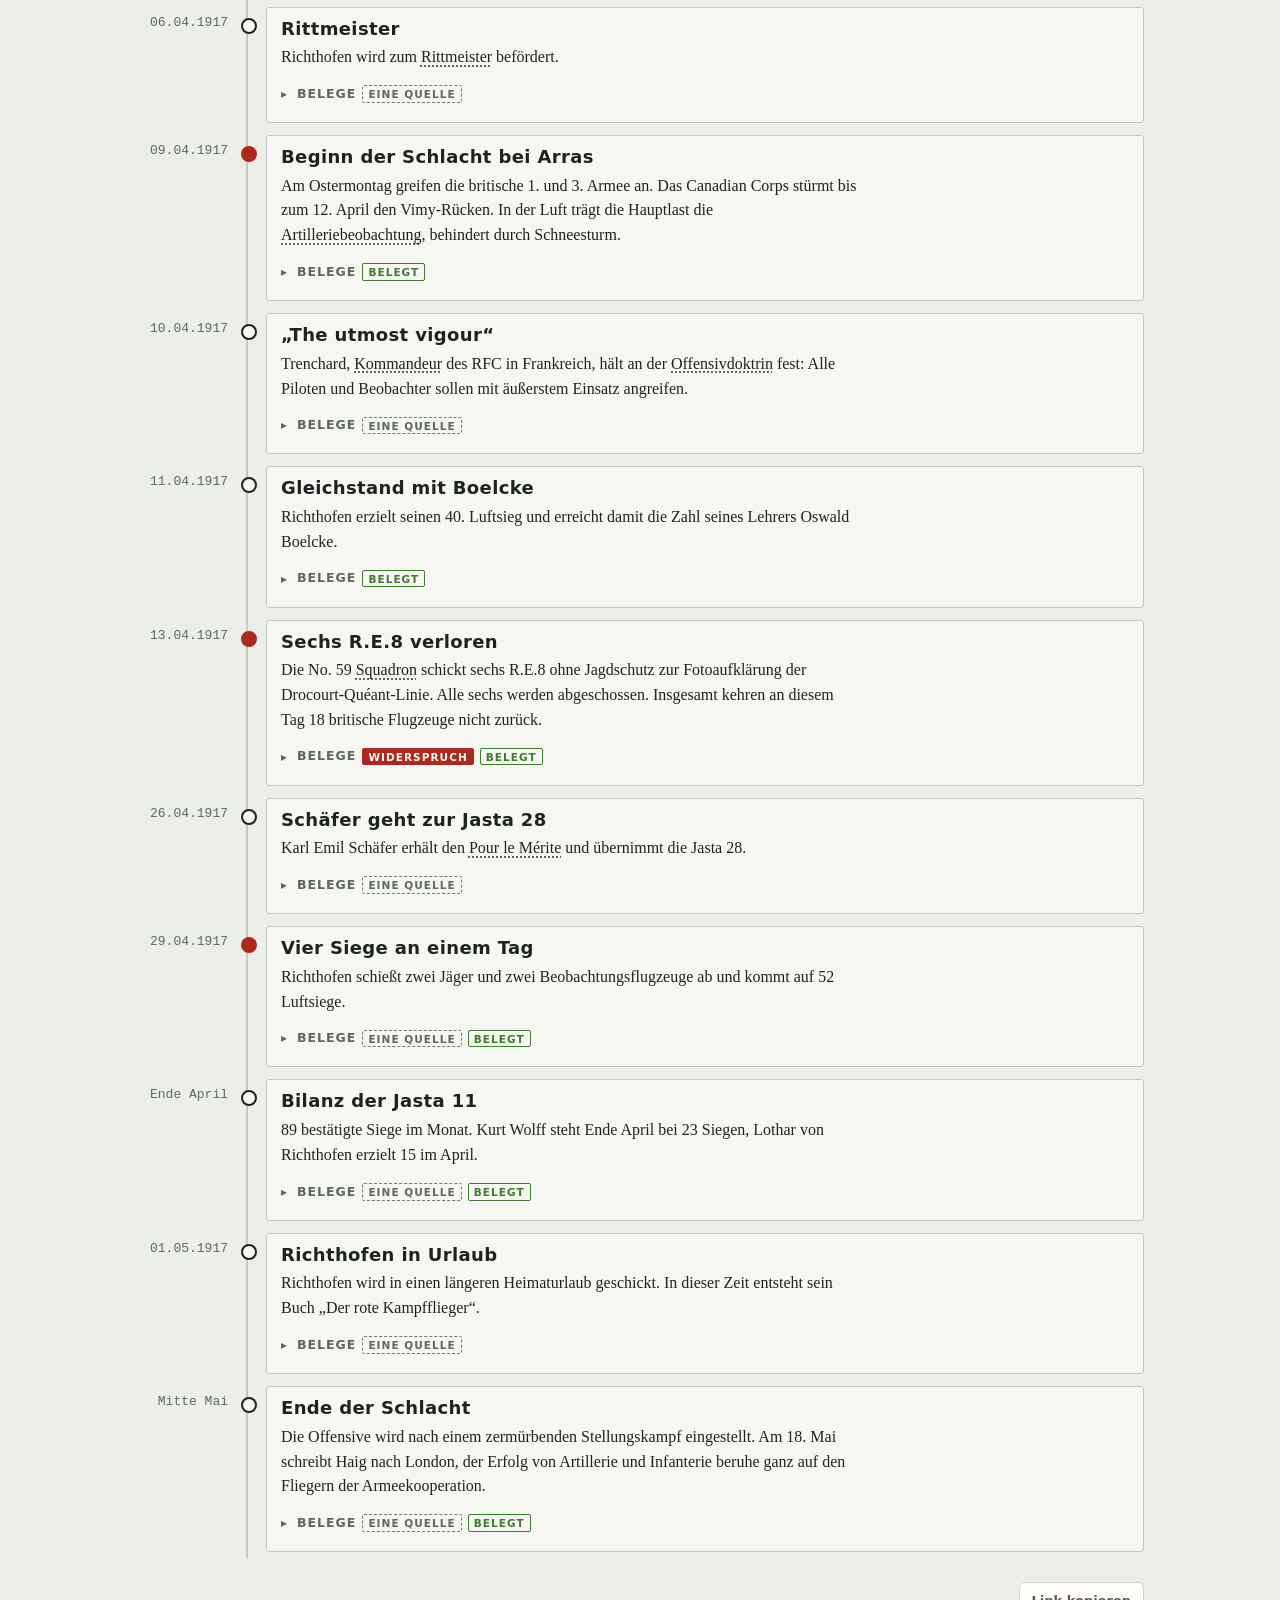
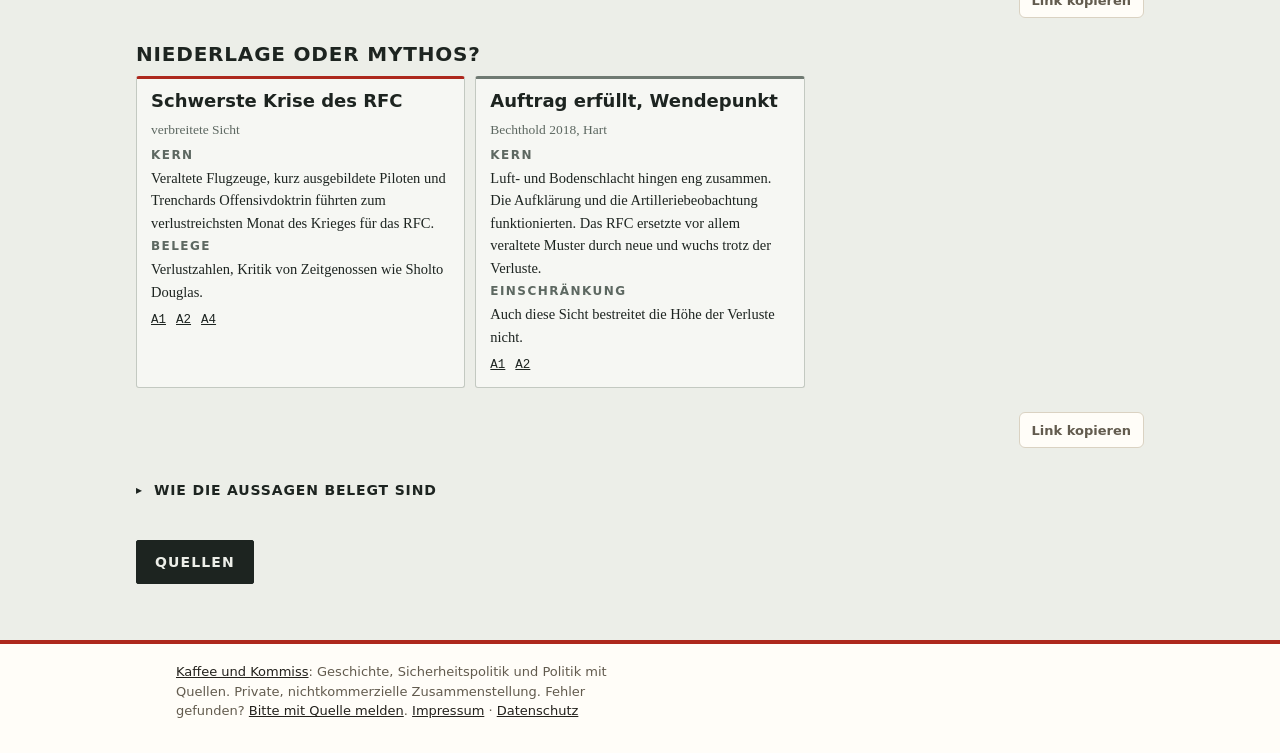
==== commit ce58c2bd: "Pfad und Schild: Richthofen-Seiten unter Erster Weltkrieg › Luftkrieg Co-Authored-By: Claude Opus 5." ====
--- a/april1917.html
+++ b/april1917.html
@@ -156,9 +156,9 @@
   <a class="kk-haus" href="https://kaffeeundkommiss.github.io/"><img src="kk-tasse.svg" alt="" width="22" height="22"><span>Kaffee und Kommiss</span></a>
   <nav class="kk-bereiche" aria-label="Bereiche"><a href="https://kaffeeundkommiss.github.io/geschichte/" aria-current="true">Geschichte</a><a href="https://kaffeeundkommiss.github.io/sicherheitspolitik/"><span class="kk-lang">Sicherheitspolitik</span><span class="kk-kurz">Sicherheit</span></a><a href="https://kaffeeundkommiss.github.io/politik/">Politik</a></nav>
 </div></div>
-<nav class="kk-pfad" aria-label="Pfad"><div class="kk-in"><a href="https://kaffeeundkommiss.github.io/geschichte/">Geschichte</a> › <a href="https://kaffeeundkommiss.github.io/geschichte/erster-weltkrieg/">Erster Weltkrieg 1914–1918</a> › <a href="./">Jagdgeschwader Richthofen</a></div></nav>
+<nav class="kk-pfad" aria-label="Pfad"><div class="kk-in"><a href="https://kaffeeundkommiss.github.io/geschichte/">Geschichte</a> › <a href="https://kaffeeundkommiss.github.io/geschichte/erster-weltkrieg/">Erster Weltkrieg 1914–1918</a> › <a href="https://kaffeeundkommiss.github.io/geschichte/erster-weltkrieg/luftkrieg/">Luftkrieg</a> › <a href="./">Jagdgeschwader Richthofen</a></div></nav>
 <div class="kk-kopf"><div class="kk-in">
-  <a class="kk-schild" href="https://kaffeeundkommiss.github.io/geschichte/erster-weltkrieg/"><img src="icons/favicon.svg" alt="" width="44" height="44"><span><span class="kk-name" style="display:block">Erster Weltkrieg</span><span class="kk-unter" style="display:block">Luftkrieg an der Westfront 1916–1918</span></span></a>
+  <a class="kk-schild" href="https://kaffeeundkommiss.github.io/geschichte/erster-weltkrieg/luftkrieg/"><img src="icons/favicon.svg" alt="" width="44" height="44"><span><span class="kk-name" style="display:block">Luftkrieg 1914–1918</span><span class="kk-unter" style="display:block">Luftkrieg an der Westfront 1916–1918</span></span></a>
 </div></div>
 <main class="wrap" id="inhalt">
   <header>
